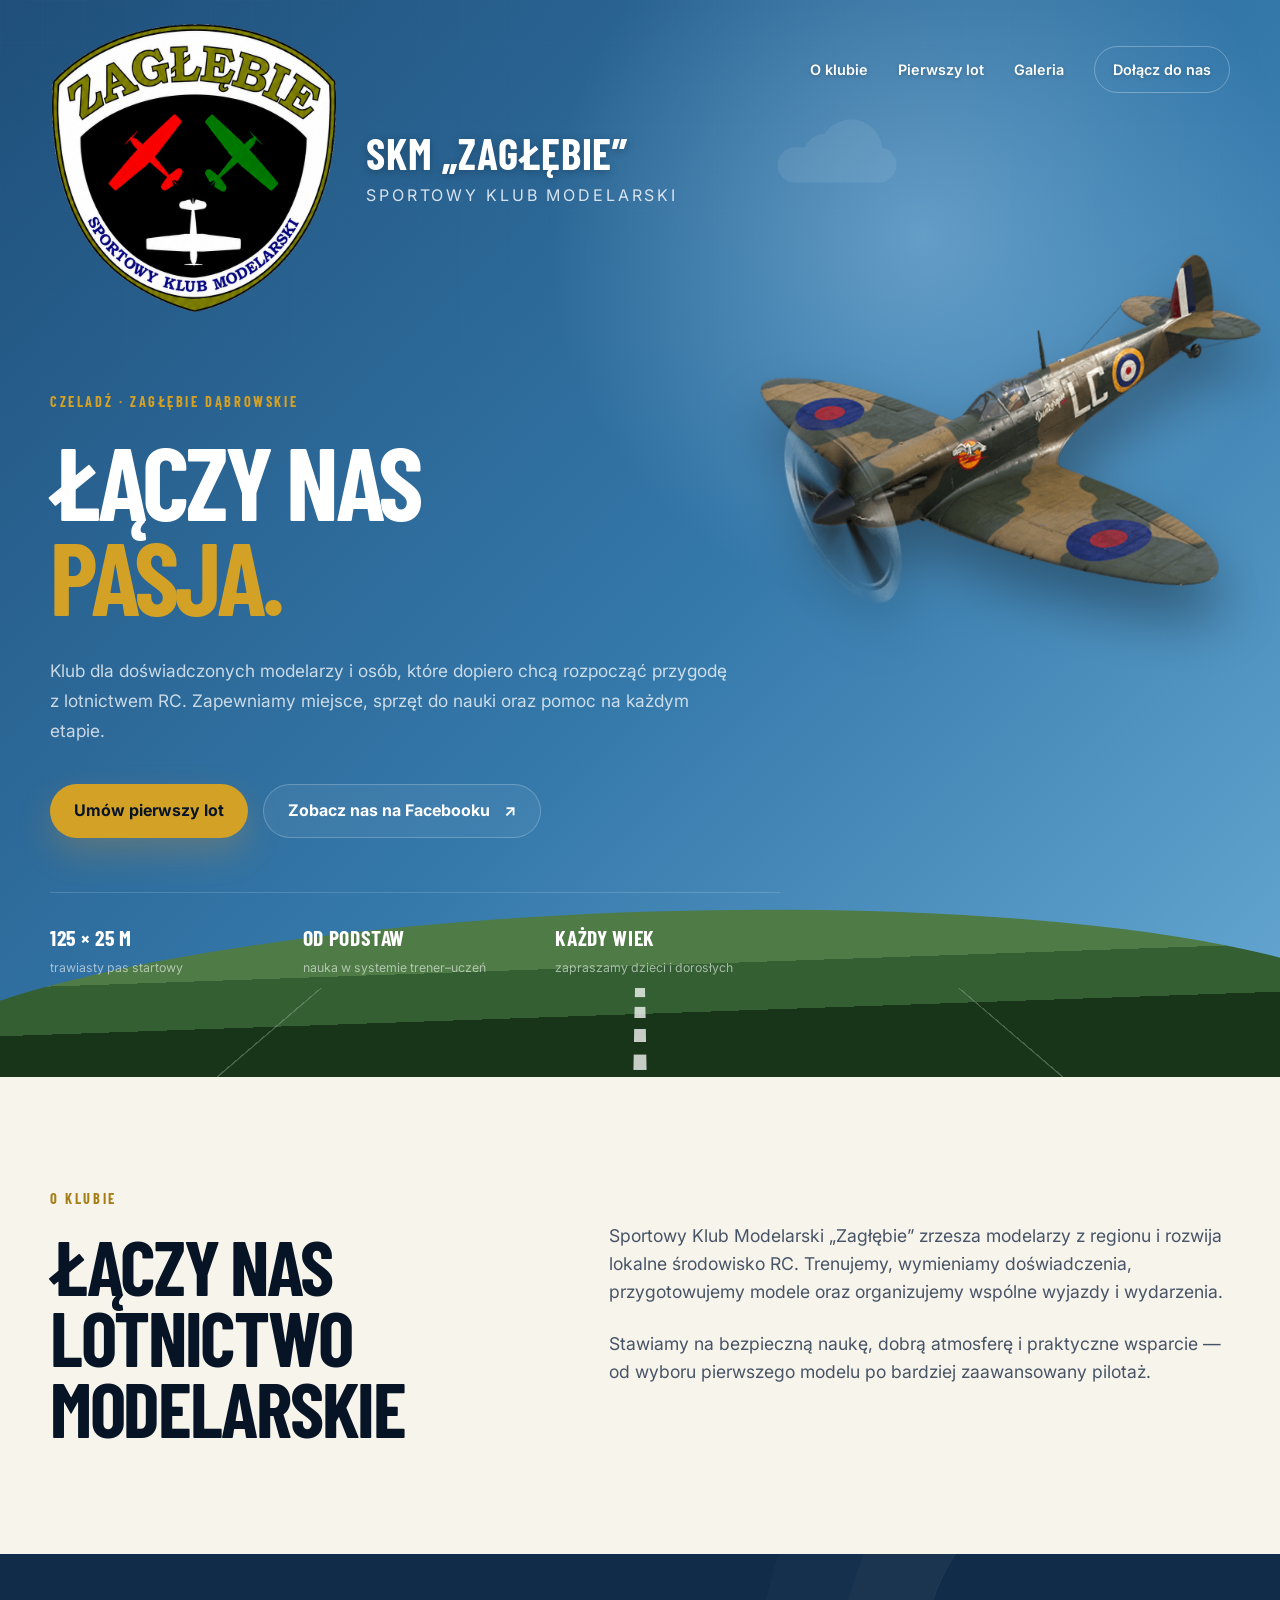
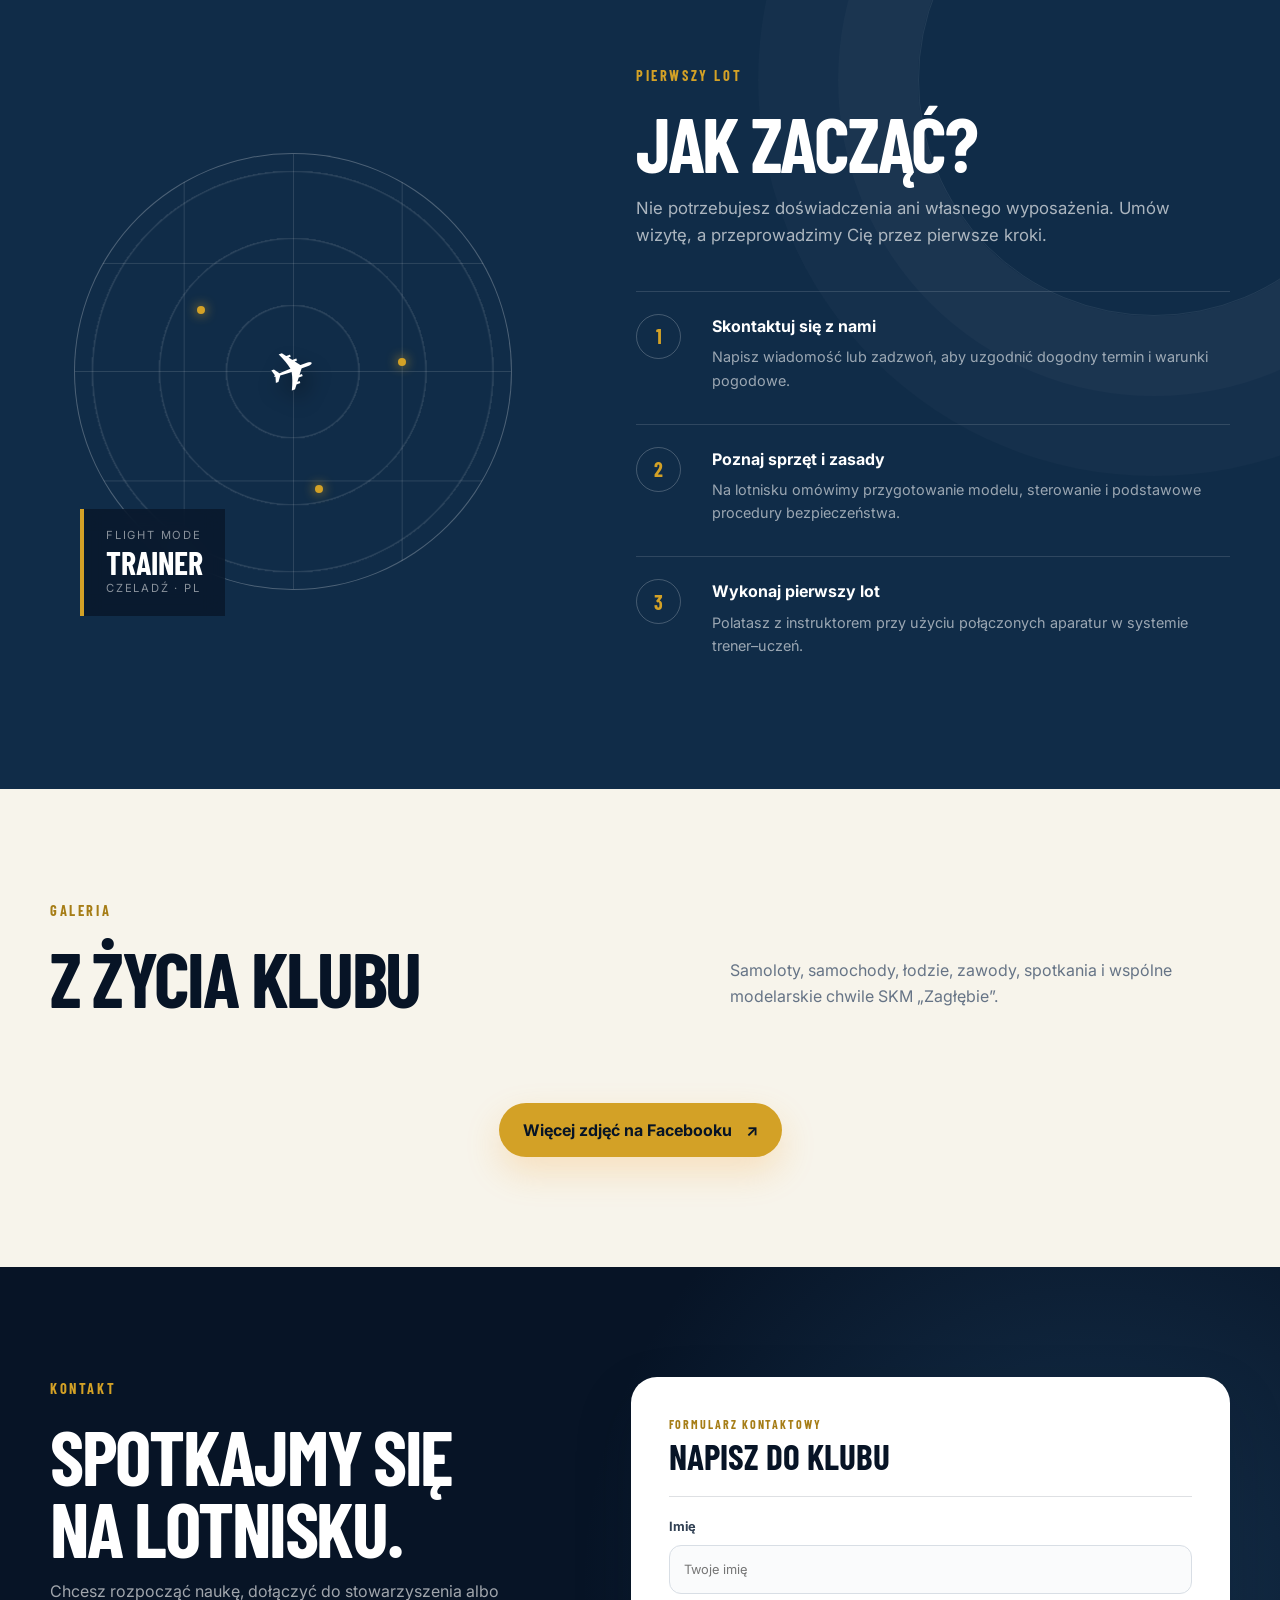
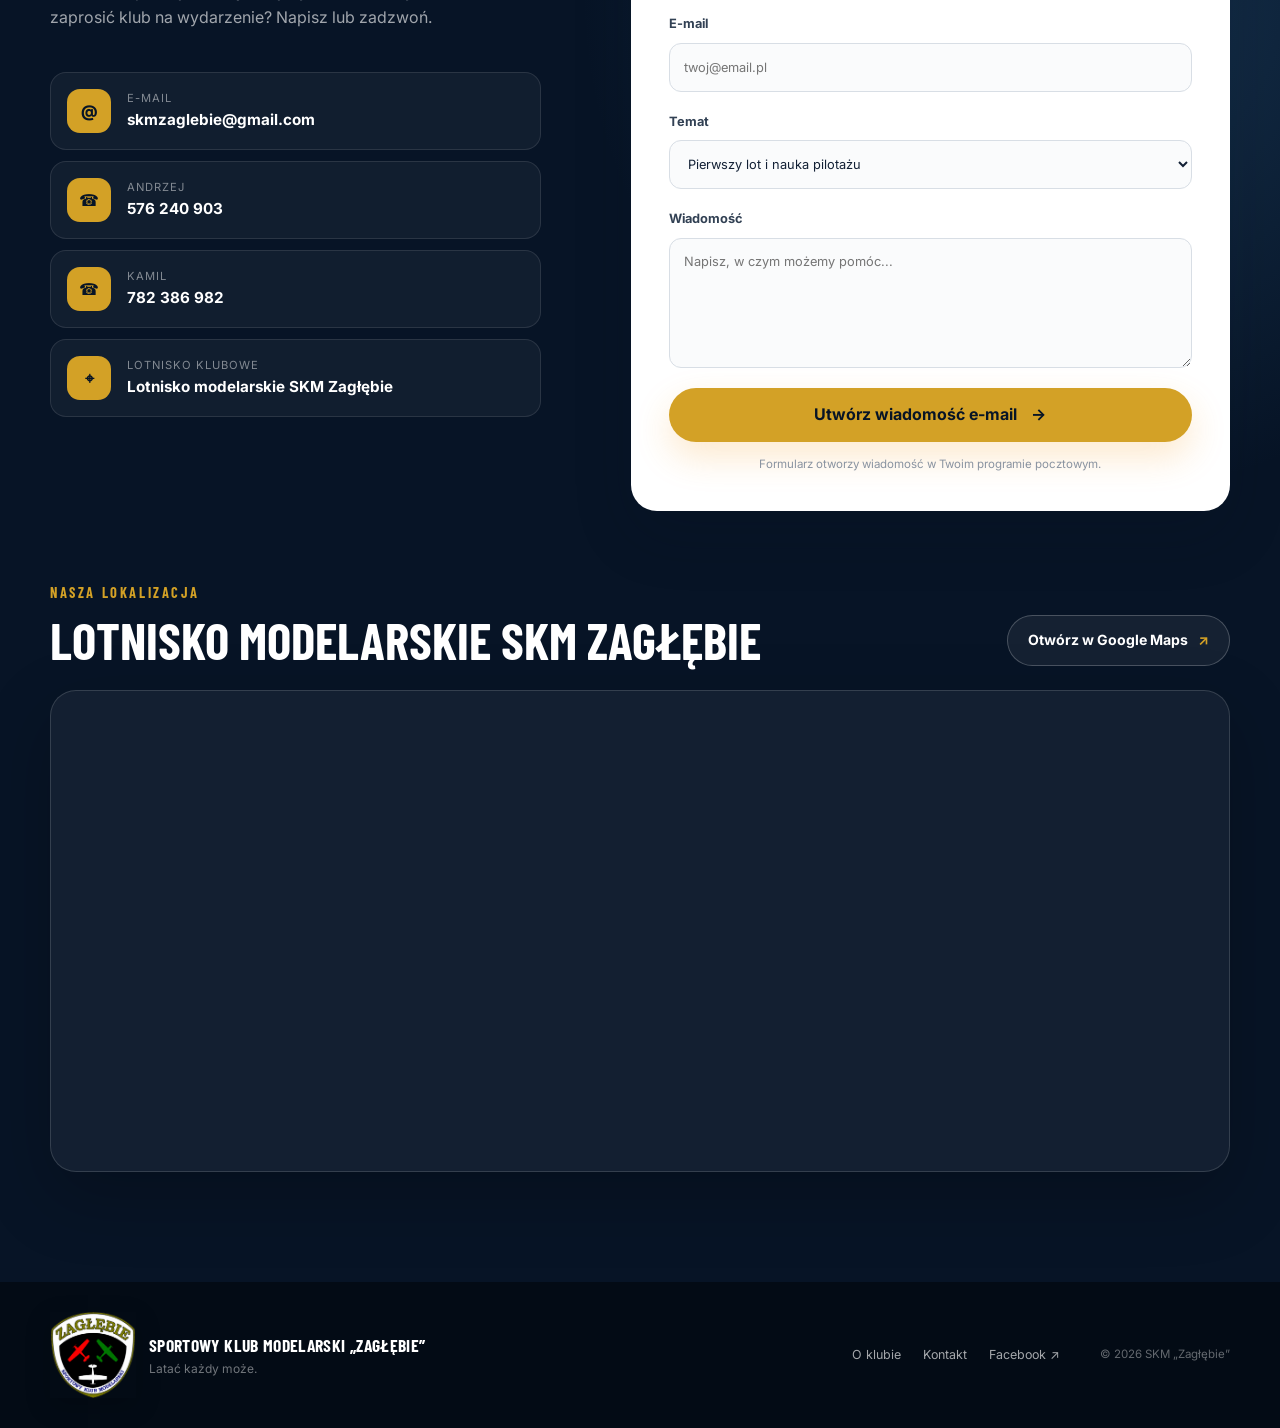
==== index.html @ 648f9a13 "Initial SKM website source" ====
<!DOCTYPE html>
<html lang="pl">
<head>
  <meta charset="UTF-8">
  <meta name="viewport" content="width=device-width, initial-scale=1.0">
  <meta name="description" content="Sportowy Klub Modelarski Zagłębie w Czeladzi. Nauka latania modelami RC, wspólne treningi, zawody i pokazy modelarskie.">
  <meta name="theme-color" content="#071426">

  <meta property="og:title" content="Sportowy Klub Modelarski „Zagłębie”">
  <meta property="og:description" content="Latać może każdy. Nauka pilotażu RC, lotnisko modelarskie i klubowa społeczność w Czeladzi.">
  <meta property="og:type" content="website">

  <title>Sportowy Klub Modelarski „Zagłębie”</title>
  <link rel="icon" href="assets/logo.png" type="image/svg+xml">
  <link rel="stylesheet" href="styles.css">
</head>

<body>
  <a class="skip-link" href="index.html#main">Przejdź do treści</a>

  <header class="site-header" id="top">
    <div class="container nav-wrap">
      <a class="brand" href="index.html#top" aria-label="Sportowy Klub Modelarski Zagłębie — strona główna">
        <img src="assets/logo.png" alt="" width="52" height="52">
        <span class="brand-copy">
          <strong>SKM „Zagłębie”</strong>
          <small>Sportowy Klub Modelarski</small>
        </span>
      </a>

      <button class="menu-button" type="button" aria-expanded="false" aria-controls="main-nav">
        <span class="sr-only">Otwórz menu</span>
        <span></span><span></span><span></span>
      </button>

      <nav class="main-nav" id="main-nav" aria-label="Nawigacja główna">
        <a href="index.html#o-klubie">O klubie</a>
        <a href="index.html#pierwszy-lot">Pierwszy lot</a>
        <a href="index.html#galeria">Galeria</a>
        <a href="index.html#kontakt" class="nav-cta">Dołącz do nas</a>
      </nav>
    </div>
  </header>

  <main id="main">
    <section class="hero">
      <div class="hero-sky" aria-hidden="true">
        <div class="cloud cloud-one"></div>
        <div class="cloud cloud-two"></div>
        <img
          class="hero-plane"
          src="assets/spitfire.png%3Fv=3"
          alt="Model samolotu Spitfire w locie">
        <div class="runway-lines"></div>
      </div>

      <div class="container hero-grid">
        <div class="hero-copy">
          <p class="eyebrow">Czeladź · Zagłębie Dąbrowskie</p>
          <h1>Łączy nas<br><span>pasja.</span></h1>
          <p class="hero-lead">
            Klub dla doświadczonych modelarzy i osób, które dopiero chcą
            rozpocząć przygodę z lotnictwem RC. Zapewniamy miejsce,
            sprzęt do nauki oraz pomoc na każdym etapie.
          </p>

          <div class="hero-actions">
            <a class="button button-primary" href="index.html#kontakt">Umów pierwszy lot</a>
            <a class="button button-ghost" href="https://www.facebook.com/p/Sportowy-Klub-Modelarski-Zag%C5%82%C4%99bie-61574737886751/" target="_blank" rel="noopener">
              Zobacz nas na Facebooku
              <span aria-hidden="true">↗</span>
            </a>
          </div>

          <div class="hero-points" aria-label="Najważniejsze informacje">
            <div>
              <strong>125 × 25 m</strong>
              <span>trawiasty pas startowy</span>
            </div>
            <div>
              <strong>Od podstaw</strong>
              <span>nauka w systemie trener–uczeń</span>
            </div>
            <div>
              <strong>Każdy wiek</strong>
              <span>zapraszamy dzieci i dorosłych</span>
            </div>
          </div>
        </div>
      </div>
    </section>

    <section class="section section-intro" id="o-klubie">
      <div class="container split-intro">
        <div>
          <p class="eyebrow dark">O klubie</p>
          <h2>Łączy nas lotnictwo modelarskie</h2>
        </div>
        <div class="intro-copy">
          <p>
            Sportowy Klub Modelarski „Zagłębie” zrzesza modelarzy z regionu
            i rozwija lokalne środowisko RC. Trenujemy, wymieniamy doświadczenia,
            przygotowujemy modele oraz organizujemy wspólne wyjazdy i wydarzenia.
          </p>
          <p>
            Stawiamy na bezpieczną naukę, dobrą atmosferę i praktyczne wsparcie —
            od wyboru pierwszego modelu po bardziej zaawansowany pilotaż.
          </p>
        </div>
      </div>
    </section>

    <section class="section first-flight" id="pierwszy-lot">
      <div class="container first-flight-grid">
        <div class="flight-visual" aria-hidden="true">
          <div class="radar">
            <span class="radar-sweep"></span>
            <span class="radar-dot dot-one"></span>
            <span class="radar-dot dot-two"></span>
            <span class="radar-dot dot-three"></span>
            <span class="radar-plane">✈</span>
          </div>
          <div class="coordinates">
            <span>FLIGHT MODE</span>
            <strong>TRAINER</strong>
            <small>CZELADŹ · PL</small>
          </div>
        </div>

        <div>
          <p class="eyebrow">Pierwszy lot</p>
          <h2>Jak zacząć?</h2>
          <p class="section-lead">
            Nie potrzebujesz doświadczenia ani własnego wyposażenia.
            Umów wizytę, a przeprowadzimy Cię przez pierwsze kroki.
          </p>

          <ol class="steps">
            <li>
              <span>1</span>
              <div>
                <h3>Skontaktuj się z nami</h3>
                <p>Napisz wiadomość lub zadzwoń, aby uzgodnić dogodny termin i warunki pogodowe.</p>
              </div>
            </li>
            <li>
              <span>2</span>
              <div>
                <h3>Poznaj sprzęt i zasady</h3>
                <p>Na lotnisku omówimy przygotowanie modelu, sterowanie i podstawowe procedury bezpieczeństwa.</p>
              </div>
            </li>
            <li>
              <span>3</span>
              <div>
                <h3>Wykonaj pierwszy lot</h3>
                <p>Polatasz z instruktorem przy użyciu połączonych aparatur w systemie trener–uczeń.</p>
              </div>
            </li>
          </ol>
        </div>
      </div>
    </section>
    <section class="section gallery-section" id="galeria">
      <div class="container">

        <div class="section-heading gallery-heading">
          <div>
            <p class="eyebrow dark">Galeria</p>
            <h2>Z życia klubu</h2>
          </div>

          <p>
            Samoloty, samochody, łodzie, zawody, spotkania i wspólne
            modelarskie chwile SKM „Zagłębie”.
          </p>
        </div>

        <div class="club-gallery">

          <a class="gallery-photo"
             href="assets/gallery/01.jpg"
             target="_blank">
            <img src="assets/gallery/01.jpg"
                 alt="SKM Zagłębie"
                 loading="lazy"
                 onerror="this.closest('.gallery-photo').remove()">
          </a>

          <a class="gallery-photo"
             href="assets/gallery/02.jpg"
             target="_blank">
            <img src="assets/gallery/02.jpg"
                 alt="SKM Zagłębie"
                 loading="lazy"
                 onerror="this.closest('.gallery-photo').remove()">
          </a>

          <a class="gallery-photo"
             href="assets/gallery/03.jpg"
             target="_blank">
            <img src="assets/gallery/03.jpg"
                 alt="SKM Zagłębie"
                 loading="lazy"
                 onerror="this.closest('.gallery-photo').remove()">
          </a>

          <a class="gallery-photo"
             href="assets/gallery/04.jpg"
             target="_blank">
            <img src="assets/gallery/04.jpg"
                 alt="SKM Zagłębie"
                 loading="lazy"
                 onerror="this.closest('.gallery-photo').remove()">
          </a>

          <a class="gallery-photo"
             href="assets/gallery/05.jpg"
             target="_blank">
            <img src="assets/gallery/05.jpg"
                 alt="SKM Zagłębie"
                 loading="lazy"
                 onerror="this.closest('.gallery-photo').remove()">
          </a>

          <a class="gallery-photo"
             href="assets/gallery/06.jpg"
             target="_blank">
            <img src="assets/gallery/06.jpg"
                 alt="SKM Zagłębie"
                 loading="lazy"
                 onerror="this.closest('.gallery-photo').remove()">
          </a>

          <a class="gallery-photo"
             href="assets/gallery/07.jpg"
             target="_blank">
            <img src="assets/gallery/07.jpg"
                 alt="SKM Zagłębie"
                 loading="lazy"
                 onerror="this.closest('.gallery-photo').remove()">
          </a>

          <a class="gallery-photo"
             href="assets/gallery/08.jpg"
             target="_blank">
            <img src="assets/gallery/08.jpg"
                 alt="SKM Zagłębie"
                 loading="lazy"
                 onerror="this.closest('.gallery-photo').remove()">
          </a>

          <a class="gallery-photo"
             href="assets/gallery/09.jpg"
             target="_blank">
            <img src="assets/gallery/09.jpg"
                 alt="SKM Zagłębie"
                 loading="lazy"
                 onerror="this.closest('.gallery-photo').remove()">
          </a>

        </div>

        <div class="gallery-actions">
          <a
            class="button button-primary"
            href="https://www.facebook.com/profile.php?id=61574737886751&amp;sk=photos"
            target="_blank"
            rel="noopener">
            Więcej zdjęć na Facebooku
            <span aria-hidden="true">↗</span>
          </a>
        </div>

      </div>
    </section>



    <section class="section contact-section" id="kontakt">
      <div class="container contact-wrap">
        <div class="contact-copy">
          <p class="eyebrow">Kontakt</p>
          <h2>Spotkajmy się<br>na lotnisku.</h2>
          <p>
            Chcesz rozpocząć naukę, dołączyć do stowarzyszenia albo zaprosić
            klub na wydarzenie? Napisz lub zadzwoń.
          </p>

          <div class="contact-list">
            <a href="mailto:skmzaglebie@gmail.com">
              <span class="contact-icon" aria-hidden="true">@</span>
              <span>
                <small>E-mail</small>
                <strong>skmzaglebie@gmail.com</strong>
              </span>
            </a>

            <a href="tel:+48576240903">
              <span class="contact-icon" aria-hidden="true">☎</span>
              <span>
                <small>Andrzej</small>
                <strong>576 240 903</strong>
              </span>
            </a>

            <a href="tel:+48782386982">
              <span class="contact-icon" aria-hidden="true">☎</span>
              <span>
                <small>Kamil</small>
                <strong>782 386 982</strong>
              </span>
            </a>

            <a href="https://maps.app.goo.gl/TKtAhALiyHz6SfuT7" target="_blank" rel="noopener">
              <span class="contact-icon" aria-hidden="true">⌖</span>
              <span>
                <small>Lotnisko klubowe</small>
                <strong>Lotnisko modelarskie SKM Zagłębie</strong>
              </span>
            </a>
          </div>
        </div>

        <form class="contact-form" id="contact-form">
          <div class="form-heading">
            <span>FORMULARZ KONTAKTOWY</span>
            <strong>Napisz do klubu</strong>
          </div>

          <label>
            Imię
            <input type="text" name="name" autocomplete="name" required placeholder="Twoje imię">
          </label>

          <label>
            E-mail
            <input type="email" name="email" autocomplete="email" required placeholder="twoj@email.pl">
          </label>

          <label>
            Temat
            <select name="subject">
              <option value="Pierwszy lot i nauka pilotażu">Pierwszy lot i nauka pilotażu</option>
              <option value="Członkostwo w klubie">Członkostwo w klubie</option>
              <option value="Pokaz na wydarzeniu">Pokaz na wydarzeniu</option>
              <option value="Inna sprawa">Inna sprawa</option>
            </select>
          </label>

          <label>
            Wiadomość
            <textarea name="message" rows="5" required placeholder="Napisz, w czym możemy pomóc..."></textarea>
          </label>

          <button class="button button-primary form-submit" type="submit">
            Utwórz wiadomość e-mail
            <span aria-hidden="true">→</span>
          </button>

          <p class="form-note">Formularz otworzy wiadomość w Twoim programie pocztowym.</p>
        </form>
      </div>
      <div class="container contact-map-wrap">
        <div class="contact-map-header">
          <div>
            <p class="eyebrow">Nasza lokalizacja</p>
            <h3>Lotnisko modelarskie SKM Zagłębie</h3>
          </div>

          <a
            class="map-link"
            href="https://maps.app.goo.gl/TKtAhALiyHz6SfuT7"
            target="_blank"
            rel="noopener">
            Otwórz w Google Maps <span aria-hidden="true">↗</span>
          </a>
        </div>

        <div class="contact-map">
          <iframe
            src="https://www.google.com/maps/embed?pb=!1m18!1m12!1m3!1d4197.533085974027!2d19.0527901734413!3d50.3067733589939!2m3!1f0!2f0!3f0!3m2!1i1024!2i768!4f13.1!3m3!1m2!1s0x4716d1006d7a3347%3A0xc7c1de75717c474c!2sLotnisko%20modelarskie%20SKM%20Zag%C5%82%C4%99bie!5e1!3m2!1sen!2spl!4v1789069472587!5m2!1sen!2spl"
            title="Mapa lotniska modelarskiego SKM Zagłębie"
            width="600"
            height="450"
            style="border:0;"
            allowfullscreen=""
            loading="lazy"
            referrerpolicy="strict-origin-when-cross-origin">
          </iframe>
        </div>
      </div>

    </section>
  </main>

  <footer class="site-footer">
    <div class="container footer-grid">
      <div class="footer-brand">
        <img src="assets/logo.png" alt="" width="48" height="48">
        <div>
          <strong>Sportowy Klub Modelarski „Zagłębie”</strong>
          <span>Latać każdy może.</span>
        </div>
      </div>

      <div class="footer-links">
        <a href="index.html#o-klubie">O klubie</a>
        <a href="index.html#kontakt">Kontakt</a>
        <a href="https://www.facebook.com/p/Sportowy-Klub-Modelarski-Zag%C5%82%C4%99bie-61574737886751/" target="_blank" rel="noopener">Facebook ↗</a>
      </div>

      <p class="copyright">© <span id="year"></span> SKM „Zagłębie”</p>
    </div>
  </footer>

  <script src="script.js"></script>
</body>
</html>
---- styles.css ----
@import url('https://fonts.googleapis.com/css2?family=Barlow+Condensed:wght@500;600;700;800&family=Inter:wght@400;500;600;700&display=swap');

:root {
  --navy: #071426;
  --navy-2: #0d2038;
  --blue: #163a5f;
  --sky: #d8ebf4;
  --cream: #f7f4eb;
  --white: #ffffff;
  --orange: #f49b21;
  --orange-dark: #d97b00;
  --ink: #122035;
  --muted: #667486;
  --line: rgba(7, 20, 38, 0.13);
  --shadow: 0 24px 60px rgba(4, 18, 34, 0.16);
  --radius: 24px;
  --container: 1180px;
}

* {
  box-sizing: border-box;
}

html {
  scroll-behavior: smooth;
}

body {
  margin: 0;
  color: var(--ink);
  background: var(--cream);
  font-family: "Inter", system-ui, -apple-system, BlinkMacSystemFont, "Segoe UI", sans-serif;
  line-height: 1.6;
  overflow-x: hidden;
}

body.menu-open {
  overflow: hidden;
}

img,
svg {
  display: block;
  max-width: 100%;
}

a {
  color: inherit;
  text-decoration: none;
}

button,
input,
select,
textarea {
  font: inherit;
}

button {
  cursor: pointer;
}

.container {
  width: min(calc(100% - 40px), var(--container));
  margin-inline: auto;
}

.skip-link {
  position: fixed;
  left: 16px;
  top: -100px;
  z-index: 999;
  padding: 12px 16px;
  background: var(--orange);
  color: var(--navy);
  font-weight: 700;
  transition: top .2s ease;
}

.skip-link:focus {
  top: 16px;
}

.sr-only {
  position: absolute;
  width: 1px;
  height: 1px;
  overflow: hidden;
  clip: rect(0, 0, 0, 0);
  white-space: nowrap;
}

.site-header {
  position: absolute;
  inset: 0 0 auto;
  z-index: 20;
  padding: 24px 0;
  color: var(--white);
}

.site-header.is-scrolled {
  position: fixed;
  padding: 10px 0;
  background: rgba(7, 20, 38, 0.94);
  backdrop-filter: blur(18px);
  box-shadow: 0 8px 30px rgba(0, 0, 0, 0.16);
  animation: slideDown .25s ease;
}

@keyframes slideDown {
  from { transform: translateY(-100%); }
  to { transform: translateY(0); }
}

.nav-wrap {
  display: flex;
  align-items: center;
  justify-content: space-between;
  gap: 32px;
}

.brand {
  display: inline-flex;
  align-items: center;
  gap: 13px;
}

.brand img {
  flex: 0 0 auto;
}

.brand-copy {
  display: grid;
  line-height: 1.1;
}

.brand-copy strong {
  font-family: "Barlow Condensed", sans-serif;
  font-size: 1.35rem;
  letter-spacing: .03em;
  text-transform: uppercase;
}

.brand-copy small {
  margin-top: 5px;
  color: rgba(255,255,255,.68);
  font-size: .72rem;
  letter-spacing: .08em;
  text-transform: uppercase;
}

.main-nav {
  display: flex;
  align-items: center;
  gap: 30px;
  font-size: .9rem;
  font-weight: 600;
}

.main-nav a {
  position: relative;
}

.main-nav > a:not(.nav-cta)::after {
  content: "";
  position: absolute;
  left: 0;
  right: 100%;
  bottom: -7px;
  height: 2px;
  background: var(--orange);
  transition: right .2s ease;
}

.main-nav > a:not(.nav-cta):hover::after,
.main-nav > a:not(.nav-cta):focus-visible::after {
  right: 0;
}

.nav-cta {
  padding: 11px 18px;
  border: 1px solid rgba(255,255,255,.28);
  border-radius: 999px;
  transition: background .2s ease, border-color .2s ease;
}

.nav-cta:hover {
  background: var(--orange);
  border-color: var(--orange);
  color: var(--navy);
}

.menu-button {
  display: none;
  width: 44px;
  height: 44px;
  border: 1px solid rgba(255,255,255,.25);
  border-radius: 50%;
  background: transparent;
}

.menu-button span:not(.sr-only) {
  display: block;
  width: 18px;
  height: 2px;
  margin: 4px auto;
  background: #fff;
  transition: transform .2s ease, opacity .2s ease;
}

.hero {
  position: relative;
  min-height: 850px;
  padding: 190px 0 100px;
  color: var(--white);
  background:
    radial-gradient(circle at 72% 22%, rgba(64, 126, 178, .34), transparent 26%),
    linear-gradient(135deg, #071426 0%, #0a1c31 55%, #123656 100%);
  isolation: isolate;
  overflow: hidden;
}

.hero::before {
  content: "";
  position: absolute;
  inset: 0;
  z-index: -1;
  opacity: .25;
  background-image:
    linear-gradient(rgba(255,255,255,.035) 1px, transparent 1px),
    linear-gradient(90deg, rgba(255,255,255,.035) 1px, transparent 1px);
  background-size: 42px 42px;
  mask-image: linear-gradient(to bottom, black, transparent 82%);
}

.hero-sky {
  position: absolute;
  inset: 0;
  z-index: -1;
  pointer-events: none;
}

.hero-sky::after {
  content: "";
  position: absolute;
  left: -10%;
  right: -10%;
  bottom: -135px;
  height: 300px;
  border-radius: 50% 50% 0 0;
  background:
    linear-gradient(to bottom, #314d33 0 20%, #18301e 20% 31%, #101c16 31% 100%);
  transform: rotate(-2deg);
}

.runway-lines {
  position: absolute;
  z-index: 2;
  left: 50%;
  bottom: -55px;
  width: 760px;
  height: 185px;
  transform: translateX(-50%) perspective(360px) rotateX(48deg);
  border-left: 2px solid rgba(255,255,255,.22);
  border-right: 2px solid rgba(255,255,255,.22);
}

.runway-lines::before {
  content: "";
  position: absolute;
  left: 50%;
  top: 0;
  width: 12px;
  height: 100%;
  transform: translateX(-50%);
  background: repeating-linear-gradient(
    to bottom,
    rgba(255,255,255,.75) 0 20px,
    transparent 20px 38px
  );
}

.hero-plane {
  position: absolute;
  right: -50px;
  top: 165px;
  width: min(45vw, 650px);
  fill: rgba(232, 242, 247, .92);
  filter: drop-shadow(0 34px 28px rgba(0,0,0,.35));
  transform: rotate(-8deg);
  animation: floatPlane 7s ease-in-out infinite;
}

.hero-plane .plane-detail {
  fill: rgba(7,20,38,.5);
}

@keyframes floatPlane {
  0%, 100% { transform: rotate(-8deg) translateY(0); }
  50% { transform: rotate(-6deg) translateY(-18px); }
}

.cloud {
  position: absolute;
  width: 170px;
  height: 50px;
  border-radius: 999px;
  opacity: .08;
  background: #fff;
  filter: blur(1px);
}

.cloud::before,
.cloud::after {
  content: "";
  position: absolute;
  border-radius: 50%;
  background: inherit;
}

.cloud::before {
  width: 70px;
  height: 70px;
  left: 35px;
  bottom: 0;
}

.cloud::after {
  width: 90px;
  height: 90px;
  right: 20px;
  bottom: 0;
}

.cloud-one {
  left: 7%;
  top: 18%;
}

.cloud-two {
  right: 28%;
  top: 13%;
  transform: scale(.7);
}

.hero-grid {
  display: grid;
  grid-template-columns: minmax(0, 1.2fr) minmax(310px, .58fr);
  align-items: end;
  gap: 80px;
}

.hero-copy {
  max-width: 720px;
}

.eyebrow {
  margin: 0 0 20px;
  color: var(--orange);
  font-family: "Barlow Condensed", sans-serif;
  font-size: .9rem;
  font-weight: 700;
  letter-spacing: .18em;
  text-transform: uppercase;
}

.eyebrow.dark {
  color: var(--orange-dark);
}

.hero h1,
.section h2 {
  margin: 0;
  font-family: "Barlow Condensed", sans-serif;
  line-height: .93;
  text-transform: uppercase;
}

.hero h1 {
  max-width: 760px;
  font-size: clamp(4.4rem, 8vw, 7.7rem);
  letter-spacing: -.035em;
}

.hero h1 span {
  color: var(--orange);
}

.hero-lead {
  max-width: 680px;
  margin: 32px 0 0;
  color: rgba(255,255,255,.75);
  font-size: 1.08rem;
  line-height: 1.75;
}

.hero-actions {
  display: flex;
  align-items: center;
  flex-wrap: wrap;
  gap: 15px;
  margin-top: 38px;
}

.button {
  display: inline-flex;
  min-height: 54px;
  align-items: center;
  justify-content: center;
  gap: 14px;
  padding: 0 24px;
  border: 0;
  border-radius: 999px;
  font-weight: 700;
  transition: transform .2s ease, box-shadow .2s ease, background .2s ease;
}

.button:hover,
.button:focus-visible {
  transform: translateY(-2px);
}

.button-primary {
  background: var(--orange);
  color: var(--navy);
  box-shadow: 0 15px 35px rgba(244, 155, 33, .22);
}

.button-primary:hover {
  background: #ffad38;
  box-shadow: 0 18px 45px rgba(244, 155, 33, .34);
}

.button-ghost {
  border: 1px solid rgba(255,255,255,.22);
  background: rgba(255,255,255,.06);
  color: #fff;
}

.button-ghost:hover {
  background: rgba(255,255,255,.12);
}

.hero-points {
  display: grid;
  grid-template-columns: repeat(3, 1fr);
  gap: 28px;
  max-width: 730px;
  margin-top: 54px;
  padding-top: 27px;
  border-top: 1px solid rgba(255,255,255,.15);
}

.hero-points div {
  display: grid;
  gap: 4px;
}

.hero-points strong {
  color: #fff;
  font-family: "Barlow Condensed", sans-serif;
  font-size: 1.35rem;
  letter-spacing: .03em;
  text-transform: uppercase;
}

.hero-points span {
  color: rgba(255,255,255,.57);
  font-size: .77rem;
  line-height: 1.45;
}

.flight-card {
  position: relative;
  overflow: hidden;
  padding: 28px;
  border: 1px solid rgba(255,255,255,.16);
  border-radius: 28px;
  background: linear-gradient(145deg, rgba(255,255,255,.14), rgba(255,255,255,.05));
  backdrop-filter: blur(18px);
  box-shadow: 0 25px 80px rgba(0,0,0,.24);
}

.flight-card::before {
  content: "";
  position: absolute;
  width: 170px;
  height: 170px;
  right: -85px;
  top: -85px;
  border-radius: 50%;
  background: rgba(244,155,33,.18);
  filter: blur(2px);
}

.flight-card-top {
  display: flex;
  align-items: center;
  gap: 9px;
  color: rgba(255,255,255,.7);
  font-size: .72rem;
  font-weight: 700;
  letter-spacing: .14em;
  text-transform: uppercase;
}

.live-dot {
  width: 8px;
  height: 8px;
  border-radius: 50%;
  background: #79da6f;
  box-shadow: 0 0 0 5px rgba(121,218,111,.1);
}

.instrument {
  display: grid;
  place-items: center;
  gap: 12px;
  margin: 30px 0 25px;
}

.instrument-ring {
  display: grid;
  width: 126px;
  height: 126px;
  place-items: center;
  border: 1px solid rgba(255,255,255,.23);
  border-radius: 50%;
  background:
    repeating-conic-gradient(from 0deg, rgba(255,255,255,.3) 0 1deg, transparent 1deg 15deg),
    radial-gradient(circle, rgba(10,29,50,.95) 0 48%, transparent 49%);
  box-shadow: inset 0 0 0 18px rgba(255,255,255,.035);
}

.instrument-plane {
  color: var(--orange);
  font-size: 2.4rem;
  transform: rotate(-25deg);
}

.instrument-label {
  color: rgba(255,255,255,.48);
  font-family: "Barlow Condensed", sans-serif;
  font-size: .7rem;
  letter-spacing: .18em;
}

.flight-card h2 {
  margin: 0 0 14px;
  font-family: "Barlow Condensed", sans-serif;
  font-size: 2rem;
  line-height: 1;
  text-transform: uppercase;
}

.flight-card p {
  margin: 0;
  color: rgba(255,255,255,.68);
  font-size: .9rem;
}

.flight-card > a {
  display: inline-flex;
  align-items: center;
  gap: 10px;
  margin-top: 24px;
  color: var(--orange);
  font-size: .86rem;
  font-weight: 700;
}

.section {
  position: relative;
  padding: 110px 0;
}

.section h2 {
  color: var(--navy);
  font-size: clamp(3.1rem, 6vw, 5.3rem);
  letter-spacing: -.03em;
}

.section-intro {
  background: var(--cream);
}

.split-intro {
  display: grid;
  grid-template-columns: .85fr 1.15fr;
  gap: 100px;
  align-items: start;
}

.intro-copy {
  padding-top: 35px;
  color: #475467;
  font-size: 1.1rem;
}

.intro-copy p {
  margin: 0 0 24px;
}

.section-services {
  color: #fff;
  background: var(--navy);
}

.section-services::before {
  content: "";
  position: absolute;
  inset: 0;
  opacity: .16;
  background:
    radial-gradient(circle at 10% 15%, rgba(79,157,215,.55), transparent 28%),
    linear-gradient(rgba(255,255,255,.035) 1px, transparent 1px),
    linear-gradient(90deg, rgba(255,255,255,.035) 1px, transparent 1px);
  background-size: auto, 38px 38px, 38px 38px;
}

.section-services .container {
  position: relative;
}

.section-services h2 {
  color: #fff;
}

.section-heading {
  display: flex;
  justify-content: space-between;
  align-items: end;
  gap: 45px;
  margin-bottom: 55px;
}

.section-heading > p {
  max-width: 490px;
  margin: 0 0 4px;
  color: rgba(255,255,255,.58);
}

.service-grid {
  display: grid;
  grid-template-columns: repeat(2, 1fr);
  gap: 20px;
}

.service-card {
  position: relative;
  min-height: 390px;
  overflow: hidden;
  padding: 36px;
  border: 1px solid rgba(255,255,255,.1);
  border-radius: var(--radius);
  background: rgba(255,255,255,.045);
  transition: transform .25s ease, border-color .25s ease, background .25s ease;
}

.service-card:hover {
  transform: translateY(-5px);
  border-color: rgba(244,155,33,.45);
  background: rgba(255,255,255,.075);
}

.service-card.featured {
  background:
    linear-gradient(145deg, rgba(244,155,33,.24), rgba(255,255,255,.045) 55%);
}

.service-number {
  position: absolute;
  right: 28px;
  top: 20px;
  color: rgba(255,255,255,.1);
  font-family: "Barlow Condensed", sans-serif;
  font-size: 4.7rem;
  font-weight: 800;
}

.service-icon {
  display: grid;
  width: 62px;
  height: 62px;
  place-items: center;
  margin-bottom: 35px;
  border-radius: 18px;
  background: var(--orange);
  color: var(--navy);
  font-size: 1.8rem;
  font-weight: 800;
}

.service-card h3 {
  margin: 0 0 13px;
  font-family: "Barlow Condensed", sans-serif;
  font-size: 2rem;
  line-height: 1;
  text-transform: uppercase;
}

.service-card p {
  max-width: 520px;
  margin: 0;
  color: rgba(255,255,255,.62);
}

.service-card ul {
  display: grid;
  gap: 8px;
  margin: 26px 0 0;
  padding: 0;
  list-style: none;
  color: rgba(255,255,255,.83);
  font-size: .88rem;
}

.service-card li::before {
  content: "—";
  margin-right: 10px;
  color: var(--orange);
}

.first-flight {
  color: #fff;
  background: #102c48;
  overflow: hidden;
}

.first-flight::before {
  content: "";
  position: absolute;
  right: -110px;
  top: -110px;
  width: 470px;
  height: 470px;
  border: 1px solid rgba(255,255,255,.08);
  border-radius: 50%;
  box-shadow:
    0 0 0 80px rgba(255,255,255,.025),
    0 0 0 160px rgba(255,255,255,.018);
}

.first-flight h2 {
  color: #fff;
}

.first-flight-grid {
  display: grid;
  grid-template-columns: .9fr 1.1fr;
  gap: 100px;
  align-items: center;
}

.flight-visual {
  position: relative;
  display: grid;
  min-height: 560px;
  place-items: center;
}

.radar {
  position: relative;
  width: min(90%, 480px);
  aspect-ratio: 1;
  overflow: hidden;
  border: 1px solid rgba(255,255,255,.25);
  border-radius: 50%;
  background:
    linear-gradient(rgba(255,255,255,.12) 1px, transparent 1px),
    linear-gradient(90deg, rgba(255,255,255,.12) 1px, transparent 1px),
    repeating-radial-gradient(circle, transparent 0 65px, rgba(255,255,255,.12) 66px 67px);
  background-size: 50% 50%, 50% 50%, auto;
  background-position: center;
}

.radar::before,
.radar::after {
  content: "";
  position: absolute;
  background: rgba(255,255,255,.12);
}

.radar::before {
  left: 50%;
  top: 0;
  width: 1px;
  height: 100%;
}

.radar::after {
  left: 0;
  top: 50%;
  width: 100%;
  height: 1px;
}

.radar-sweep {
  position: absolute;
  inset: 50% 50% 0 0;
  transform-origin: right top;
  background: conic-gradient(from 90deg at 100% 0, transparent 0deg, rgba(244,155,33,.5) 35deg, transparent 70deg);
  animation: radarSweep 4s linear infinite;
}

@keyframes radarSweep {
  to { transform: rotate(360deg); }
}

.radar-dot {
  position: absolute;
  width: 8px;
  height: 8px;
  border-radius: 50%;
  background: var(--orange);
  box-shadow: 0 0 12px var(--orange);
}

.dot-one { left: 28%; top: 35%; }
.dot-two { right: 24%; top: 47%; }
.dot-three { left: 55%; bottom: 22%; }

.radar-plane {
  position: absolute;
  left: 50%;
  top: 50%;
  color: #fff;
  font-size: 3.5rem;
  transform: translate(-50%, -50%) rotate(-20deg);
  text-shadow: 0 12px 20px rgba(0,0,0,.4);
}

.coordinates {
  position: absolute;
  left: 30px;
  bottom: 35px;
  display: grid;
  padding: 18px 22px;
  border-left: 4px solid var(--orange);
  background: rgba(7,20,38,.72);
  backdrop-filter: blur(10px);
}

.coordinates span,
.coordinates small {
  color: rgba(255,255,255,.52);
  font-size: .7rem;
  letter-spacing: .16em;
}

.coordinates strong {
  font-family: "Barlow Condensed", sans-serif;
  font-size: 2rem;
  line-height: 1.1;
}

.section-lead {
  max-width: 620px;
  color: rgba(255,255,255,.65);
  font-size: 1.05rem;
}

.steps {
  display: grid;
  gap: 10px;
  margin: 42px 0 0;
  padding: 0;
  list-style: none;
}

.steps li {
  display: grid;
  grid-template-columns: 58px 1fr;
  gap: 18px;
  padding: 22px 0;
  border-top: 1px solid rgba(255,255,255,.13);
}

.steps li > span {
  display: grid;
  width: 45px;
  height: 45px;
  place-items: center;
  border: 1px solid rgba(255,255,255,.22);
  border-radius: 50%;
  color: var(--orange);
  font-family: "Barlow Condensed", sans-serif;
  font-size: 1.25rem;
  font-weight: 700;
}

.steps h3 {
  margin: 0 0 6px;
  font-size: 1rem;
}

.steps p {
  margin: 0;
  color: rgba(255,255,255,.58);
  font-size: .9rem;
}

.events {
  background: var(--cream);
}

.events-heading > p {
  color: var(--muted);
}

.text-link {
  display: inline-flex;
  align-items: center;
  gap: 10px;
  color: var(--navy);
  font-weight: 700;
}

.text-link span {
  color: var(--orange-dark);
}

.event-showcase {
  display: grid;
  grid-template-columns: 1.2fr .8fr;
  grid-template-rows: repeat(2, minmax(250px, auto));
  gap: 20px;
}

.event-card {
  display: grid;
  grid-template-rows: 1fr auto;
  min-height: 320px;
  overflow: hidden;
  border: 1px solid var(--line);
  border-radius: var(--radius);
  background: #fff;
  box-shadow: 0 12px 35px rgba(7,20,38,.06);
}

.event-large {
  grid-row: 1 / span 2;
}

.event-art {
  position: relative;
  min-height: 220px;
  overflow: hidden;
  background: #dbeaf2;
}

.event-large .event-art {
  min-height: 470px;
}

.combat-art {
  background:
    radial-gradient(circle at 70% 17%, #fff 0 5%, transparent 6%),
    linear-gradient(to bottom, #8ec4df, #dceaf1 58%, #899f65 59%, #48643f 100%);
}

.contrail {
  position: absolute;
  width: 72%;
  height: 3px;
  border-radius: 50%;
  background: rgba(255,255,255,.82);
  box-shadow: 0 0 9px rgba(255,255,255,.9);
  transform-origin: left center;
}

.contrail-one {
  left: 9%;
  top: 43%;
  transform: rotate(-17deg);
}

.contrail-two {
  left: 30%;
  top: 27%;
  transform: rotate(14deg);
}

.combat-plane {
  position: absolute;
  color: var(--navy);
  filter: drop-shadow(0 9px 8px rgba(0,0,0,.26));
}

.plane-a {
  left: 58%;
  top: 25%;
  font-size: 5rem;
  transform: rotate(18deg);
}

.plane-b {
  left: 24%;
  top: 48%;
  font-size: 3.2rem;
  transform: rotate(-15deg) scaleX(-1);
}

.family-art {
  background:
    linear-gradient(to bottom, #98cce5 0 66%, #74a454 66% 73%, #456c37 73% 100%);
}

.sun {
  position: absolute;
  right: 14%;
  top: 14%;
  width: 48px;
  height: 48px;
  border-radius: 50%;
  background: #f9cf5a;
  box-shadow: 0 0 0 13px rgba(249,207,90,.16);
}

.kite {
  position: absolute;
  left: 18%;
  top: 20%;
  color: #e95d43;
  font-size: 4rem;
  transform: rotate(20deg);
}

.small-plane {
  position: absolute;
  right: 20%;
  top: 38%;
  color: var(--navy);
  font-size: 3.4rem;
  transform: rotate(-11deg);
}

.crowd {
  position: absolute;
  left: 16%;
  bottom: 11%;
  color: rgba(7,20,38,.68);
  font-size: 1.7rem;
  letter-spacing: .25rem;
}

.workshop-art {
  background:
    linear-gradient(to bottom, #b6c8d2 0 63%, #8b6745 63% 69%, #5c3e29 69% 100%);
}

.workbench {
  position: absolute;
  left: 12%;
  right: 12%;
  bottom: 21%;
  height: 13px;
  background: #d0a36d;
  box-shadow: 0 13px 0 #6e4b30;
}

.wing {
  position: absolute;
  top: 28%;
  width: 41%;
  height: 26px;
  background: #f3f1e8;
  box-shadow: 0 6px 0 rgba(7,20,38,.12);
}

.wing-left {
  left: 10%;
  transform: rotate(8deg);
  clip-path: polygon(0 15%, 100% 0, 92% 100%, 5% 80%);
}

.wing-right {
  right: 10%;
  transform: rotate(-8deg);
  clip-path: polygon(0 0, 100% 15%, 95% 80%, 8% 100%);
}

.tools {
  position: absolute;
  right: 15%;
  bottom: 12%;
  color: var(--orange);
  font-size: 2rem;
}

.event-copy {
  padding: 26px 28px 30px;
}

.tag {
  display: inline-flex;
  padding: 7px 11px;
  border-radius: 999px;
  background: #eef2f4;
  color: var(--blue);
  font-size: .67rem;
  font-weight: 800;
  letter-spacing: .12em;
  text-transform: uppercase;
}

.event-copy h3 {
  margin: 15px 0 9px;
  font-family: "Barlow Condensed", sans-serif;
  font-size: 2rem;
  line-height: 1;
  text-transform: uppercase;
}

.event-copy p {
  margin: 0;
  color: var(--muted);
  font-size: .9rem;
}

.contact-section {
  color: #fff;
  background:
    radial-gradient(circle at 85% 20%, rgba(49,104,150,.35), transparent 30%),
    var(--navy);
}

.contact-section h2 {
  color: #fff;
}

.contact-wrap {
  display: grid;
  grid-template-columns: .9fr 1.1fr;
  gap: 90px;
  align-items: start;
}

.contact-copy > p:not(.eyebrow) {
  max-width: 520px;
  color: rgba(255,255,255,.62);
}

.contact-list {
  display: grid;
  gap: 11px;
  margin-top: 42px;
}

.contact-list a {
  display: flex;
  align-items: center;
  gap: 16px;
  max-width: 520px;
  padding: 16px;
  border: 1px solid rgba(255,255,255,.1);
  border-radius: 16px;
  background: rgba(255,255,255,.045);
  transition: background .2s ease, border-color .2s ease, transform .2s ease;
}

.contact-list a:hover {
  transform: translateX(4px);
  border-color: rgba(244,155,33,.35);
  background: rgba(255,255,255,.08);
}

.contact-icon {
  display: grid;
  width: 44px;
  height: 44px;
  flex: 0 0 44px;
  place-items: center;
  border-radius: 13px;
  background: var(--orange);
  color: var(--navy);
  font-weight: 800;
}

.contact-list a > span:last-child {
  display: grid;
}

.contact-list small {
  color: rgba(255,255,255,.48);
  font-size: .7rem;
  letter-spacing: .09em;
  text-transform: uppercase;
}

.contact-list strong {
  font-size: .95rem;
}

.contact-form {
  display: grid;
  gap: 20px;
  padding: 38px;
  border-radius: 26px;
  background: #fff;
  color: var(--navy);
  box-shadow: var(--shadow);
}

.form-heading {
  display: grid;
  padding-bottom: 22px;
  border-bottom: 1px solid var(--line);
}

.form-heading span {
  color: var(--orange-dark);
  font-family: "Barlow Condensed", sans-serif;
  font-size: .75rem;
  font-weight: 700;
  letter-spacing: .16em;
}

.form-heading strong {
  margin-top: 4px;
  font-family: "Barlow Condensed", sans-serif;
  font-size: 2.2rem;
  line-height: 1;
  text-transform: uppercase;
}

.contact-form label {
  display: grid;
  gap: 8px;
  color: #324154;
  font-size: .8rem;
  font-weight: 700;
}

.contact-form input,
.contact-form select,
.contact-form textarea {
  width: 100%;
  border: 1px solid #d8dee5;
  border-radius: 12px;
  outline: none;
  background: #fafbfc;
  color: var(--ink);
  font-weight: 400;
  transition: border-color .2s ease, box-shadow .2s ease;
}

.contact-form input,
.contact-form select {
  height: 49px;
  padding: 0 14px;
}

.contact-form textarea {
  min-height: 126px;
  padding: 13px 14px;
  resize: vertical;
}

.contact-form input:focus,
.contact-form select:focus,
.contact-form textarea:focus {
  border-color: var(--orange);
  box-shadow: 0 0 0 4px rgba(244,155,33,.13);
}

.form-submit {
  width: 100%;
}

.form-note {
  margin: -7px 0 0;
  color: #8993a0;
  font-size: .72rem;
  text-align: center;
}

.site-footer {
  padding: 30px 0;
  color: #fff;
  background: #030b15;
}

.footer-grid {
  display: grid;
  grid-template-columns: 1fr auto auto;
  align-items: center;
  gap: 40px;
}

.footer-brand {
  display: flex;
  align-items: center;
  gap: 13px;
}

.footer-brand > div {
  display: grid;
}

.footer-brand strong {
  font-family: "Barlow Condensed", sans-serif;
  font-size: 1.1rem;
  letter-spacing: .02em;
  text-transform: uppercase;
}

.footer-brand span {
  color: rgba(255,255,255,.44);
  font-size: .75rem;
}

.footer-links {
  display: flex;
  gap: 22px;
  color: rgba(255,255,255,.64);
  font-size: .78rem;
}

.footer-links a:hover {
  color: var(--orange);
}

.copyright {
  margin: 0;
  color: rgba(255,255,255,.38);
  font-size: .72rem;
}

@media (max-width: 1050px) {
  .hero-grid {
    grid-template-columns: 1fr;
    gap: 50px;
  }

  .hero {
    padding-bottom: 145px;
  }

  .hero-plane {
    right: -110px;
    top: 190px;
    width: 54vw;
    opacity: .65;
  }

  .flight-card {
    max-width: 540px;
  }

  .split-intro,
  .first-flight-grid,
  .contact-wrap {
    gap: 55px;
  }
}

@media (max-width: 860px) {
  .site-header {
    padding: 16px 0;
  }

  .menu-button {
    display: block;
    position: relative;
    z-index: 22;
  }

  .menu-button[aria-expanded="true"] span:nth-of-type(1) {
    transform: translateY(6px) rotate(45deg);
  }

  .menu-button[aria-expanded="true"] span:nth-of-type(2) {
    opacity: 0;
  }

  .menu-button[aria-expanded="true"] span:nth-of-type(3) {
    transform: translateY(-6px) rotate(-45deg);
  }

  .main-nav {
    position: fixed;
    inset: 0;
    z-index: 21;
    display: grid;
    place-content: center;
    gap: 25px;
    background: rgba(7,20,38,.98);
    font-family: "Barlow Condensed", sans-serif;
    font-size: 2rem;
    text-align: center;
    text-transform: uppercase;
    opacity: 0;
    pointer-events: none;
    transform: translateY(-10px);
    transition: opacity .2s ease, transform .2s ease;
  }

  .main-nav.is-open {
    opacity: 1;
    pointer-events: auto;
    transform: translateY(0);
  }

  .nav-cta {
    border: none;
    color: var(--orange);
  }

  .split-intro,
  .first-flight-grid,
  .contact-wrap {
    grid-template-columns: 1fr;
  }

  .split-intro {
    gap: 10px;
  }

  .intro-copy {
    padding-top: 0;
  }

  .service-grid {
    grid-template-columns: 1fr;
  }

  .event-showcase {
    grid-template-columns: 1fr;
    grid-template-rows: auto;
  }

  .event-large {
    grid-row: auto;
  }

  .event-large .event-art {
    min-height: 360px;
  }

  .footer-grid {
    grid-template-columns: 1fr;
    gap: 24px;
  }

  .footer-links {
    flex-wrap: wrap;
  }
}

@media (max-width: 650px) {
  .container {
    width: min(calc(100% - 28px), var(--container));
  }

  .brand-copy small {
    display: none;
  }

  .hero {
    min-height: auto;
    padding: 150px 0 120px;
  }

  .hero h1 {
    font-size: clamp(3.7rem, 18vw, 5.2rem);
  }

  .hero-plane {
    top: 255px;
    right: -130px;
    width: 78vw;
    opacity: .35;
  }

  .hero-lead {
    font-size: .97rem;
  }

  .hero-actions {
    align-items: stretch;
    flex-direction: column;
  }

  .button {
    width: 100%;
  }

  .hero-points {
    grid-template-columns: 1fr;
    gap: 15px;
  }

  .hero-points div {
    grid-template-columns: 115px 1fr;
    align-items: center;
  }

  .flight-card {
    padding: 24px;
  }

  .section {
    padding: 78px 0;
  }

  .section h2 {
    font-size: clamp(2.8rem, 14vw, 4.4rem);
  }

  .section-heading {
    align-items: flex-start;
    flex-direction: column;
    margin-bottom: 36px;
  }

  .service-card {
    min-height: auto;
    padding: 28px 24px;
  }

  .flight-visual {
    min-height: 390px;
  }

  .coordinates {
    left: 0;
    bottom: 0;
  }

  .event-large .event-art {
    min-height: 300px;
  }

  .plane-a {
    font-size: 4rem;
  }

  .contact-form {
    padding: 27px 20px;
  }

  .contact-list strong {
    font-size: .86rem;
    word-break: break-word;
  }

  .footer-links {
    display: grid;
    gap: 10px;
  }
}

@media (prefers-reduced-motion: reduce) {
  html {
    scroll-behavior: auto;
  }

  *,
  *::before,
  *::after {
    animation-duration: .001ms !important;
    animation-iteration-count: 1 !important;
    transition-duration: .001ms !important;
  }
}

/* ===== Header / logo refresh ===== */
.brand {
  gap: 16px;
}

.brand img,
.footer-brand img {
  width: 86px;
  height: 86px;
  object-fit: contain;
  background: transparent !important;
  border-radius: 0;
  padding: 0;
  box-shadow: 0 8px 24px rgba(0,0,0,.18);
}

.brand-copy strong {
  font-size: 2rem;
  letter-spacing: .02em;
  text-shadow: 0 2px 8px rgba(0,0,0,.25);
}

.brand-copy small {
  display: block;
  margin-top: 6px;
  color: #d9e3ef;
  font-size: .9rem;
  letter-spacing: .14em;
}

.site-header {
  padding: 18px 0;
}

.main-nav a,
.nav-cta {
  text-shadow: 0 1px 4px rgba(0,0,0,.22);
}

/* ===== Logo-inspired color tuning ===== */
:root {
  --orange: #d3a126;
  --orange-dark: #a67d16;
}

/* ===== Keep blue sky + stronger grass theme ===== */
.hero {
  background:
    radial-gradient(circle at 72% 22%, rgba(92, 140, 184, .30), transparent 26%),
    linear-gradient(135deg, #061326 0%, #0b2240 55%, #234b71 100%);
}

.hero-sky::after {
  background:
    linear-gradient(to bottom, #4e7b46 0 18%, #335f33 18% 34%, #18351a 34% 100%);
}

/* ===== Slightly stronger logo/brand visibility on mobile ===== */
@media (max-width: 650px) {
  .brand img {
    width: 72px;
    height: 72px;
  }

  .brand-copy strong {
    font-size: 1.55rem;
  }

  .brand-copy small {
    display: block;
    font-size: .75rem;
  }
}

/* ===== Extra-large club logo test ===== */

.site-header {
  padding: 24px 0;
}

.site-header .nav-wrap {
  align-items: flex-start;
}

.site-header .brand {
  align-items: center;
  gap: 28px;
}

.site-header .brand img {
  width: 288px !important;
  height: 288px !important;
  max-width: none !important;
  object-fit: contain;
  background: transparent !important;
  box-shadow: none !important;
}

.site-header .brand-copy strong {
  font-size: 2.7rem !important;
  line-height: 1;
}

.site-header .brand-copy small {
  display: block !important;
  margin-top: 12px;
  font-size: 1rem !important;
  letter-spacing: .18em;
}

.site-header .main-nav {
  padding-top: 22px;
}

.hero {
  padding-top: 390px !important;
}

.site-header.is-scrolled .brand img {
  width: 90px !important;
  height: 90px !important;
}

.site-header.is-scrolled .brand-copy strong {
  font-size: 1.7rem !important;
}

.site-header.is-scrolled .brand-copy small {
  font-size: .72rem !important;
}

.site-header.is-scrolled .main-nav {
  padding-top: 12px;
}

@media (max-width: 860px) {
  .site-header .brand img {
    width: 150px !important;
    height: 150px !important;
  }

  .site-header .brand-copy strong {
    font-size: 1.8rem !important;
  }

  .hero {
    padding-top: 285px !important;
  }
}

@media (max-width: 560px) {
  .site-header .brand img {
    width: 105px !important;
    height: 105px !important;
  }

  .site-header .brand {
    gap: 12px;
  }

  .site-header .brand-copy strong {
    font-size: 1.25rem !important;
  }

  .site-header .brand-copy small {
    font-size: .6rem !important;
  }

  .hero {
    padding-top: 230px !important;
  }
}

/* Spitfire PNG hero aircraft */
img.hero-plane {
  height: auto;
  object-fit: contain;
}

/* Slightly lighter blue background */
.hero {
  background:
    radial-gradient(circle at 72% 22%, rgba(110, 165, 210, .34), transparent 28%),
    linear-gradient(135deg, #0a1d36 0%, #12365a 55%, #2e5f8a 100%) !important;
}

.site-header.is-scrolled {
  background: rgba(10, 29, 54, 0.94) !important;
}

/* Lighter blue hero background */
.hero {
  background:
    radial-gradient(circle at 72% 22%, rgba(170, 215, 245, .42), transparent 30%),
    linear-gradient(135deg, #1f4f7a 0%, #3478aa 55%, #67a9d3 100%) !important;
}

.site-header.is-scrolled {
  background: rgba(24, 67, 105, 0.94) !important;
}


/* ===== SKM airfield Google Map ===== */

.contact-map-wrap {
  margin-top: 70px;
}

.contact-map-header {
  display: flex;
  align-items: end;
  justify-content: space-between;
  gap: 30px;
  margin-bottom: 24px;
}

.contact-map-header .eyebrow {
  margin-bottom: 10px;
}

.contact-map-header h3 {
  margin: 0;
  color: #fff;
  font-family: "Barlow Condensed", sans-serif;
  font-size: clamp(2rem, 4vw, 3.4rem);
  line-height: 1;
  text-transform: uppercase;
}

.map-link {
  display: inline-flex;
  align-items: center;
  gap: 10px;
  flex: 0 0 auto;
  padding: 13px 20px;
  border: 1px solid rgba(255,255,255,.22);
  border-radius: 999px;
  background: rgba(255,255,255,.06);
  color: #fff;
  font-size: .88rem;
  font-weight: 700;
  transition: background .2s ease, border-color .2s ease, transform .2s ease;
}

.map-link:hover {
  transform: translateY(-2px);
  border-color: var(--orange);
  background: rgba(255,255,255,.11);
}

.map-link span {
  color: var(--orange);
}

.contact-map {
  overflow: hidden;
  border: 1px solid rgba(255,255,255,.14);
  border-radius: 26px;
  background: rgba(255,255,255,.05);
  box-shadow: 0 25px 70px rgba(0,0,0,.22);
}

.contact-map iframe {
  display: block;
  width: 100%;
  height: 480px;
  border: 0;
}

@media (max-width: 650px) {
  .contact-map-wrap {
    margin-top: 50px;
  }

  .contact-map-header {
    align-items: flex-start;
    flex-direction: column;
  }

  .contact-map iframe {
    height: 360px;
  }
}




/* ===== SKM REAL PHOTO GALLERY ===== */

.gallery-section {
  background: var(--cream);
}

.gallery-heading > p {
  max-width: 500px;
  color: var(--muted);
}

.club-gallery {
  display: grid;
  grid-template-columns: repeat(3, 1fr);
  gap: 18px;
}

.gallery-photo {
  position: relative;
  display: block;
  overflow: hidden;
  aspect-ratio: 4 / 3;
  border-radius: 22px;
  background: #dfe5e9;
  box-shadow: 0 12px 35px rgba(7,20,38,.10);
}

.gallery-photo img {
  width: 100%;
  height: 100%;
  object-fit: cover;
  transition:
    transform .35s ease,
    filter .35s ease;
}

.gallery-photo::after {
  content: "↗";
  position: absolute;
  right: 15px;
  top: 15px;
  display: grid;
  width: 38px;
  height: 38px;
  place-items: center;
  border-radius: 50%;
  background: rgba(7,20,38,.72);
  color: #fff;
  opacity: 0;
  transform: translateY(-5px);
  transition:
    opacity .25s ease,
    transform .25s ease;
}

.gallery-photo:hover img {
  transform: scale(1.045);
}

.gallery-photo:hover::after {
  opacity: 1;
  transform: translateY(0);
}

.gallery-actions {
  display: flex;
  justify-content: center;
  margin-top: 35px;
}

@media (max-width: 900px) {
  .club-gallery {
    grid-template-columns: repeat(2, 1fr);
  }
}

@media (max-width: 560px) {
  .club-gallery {
    grid-template-columns: 1fr;
  }

  .gallery-photo {
    aspect-ratio: 16 / 11;
  }
}



/* ===== Hero cleanup - right-side card removed ===== */

.hero-grid {
  grid-template-columns: 1fr !important;
}

.hero-copy {
  max-width: 760px;
}
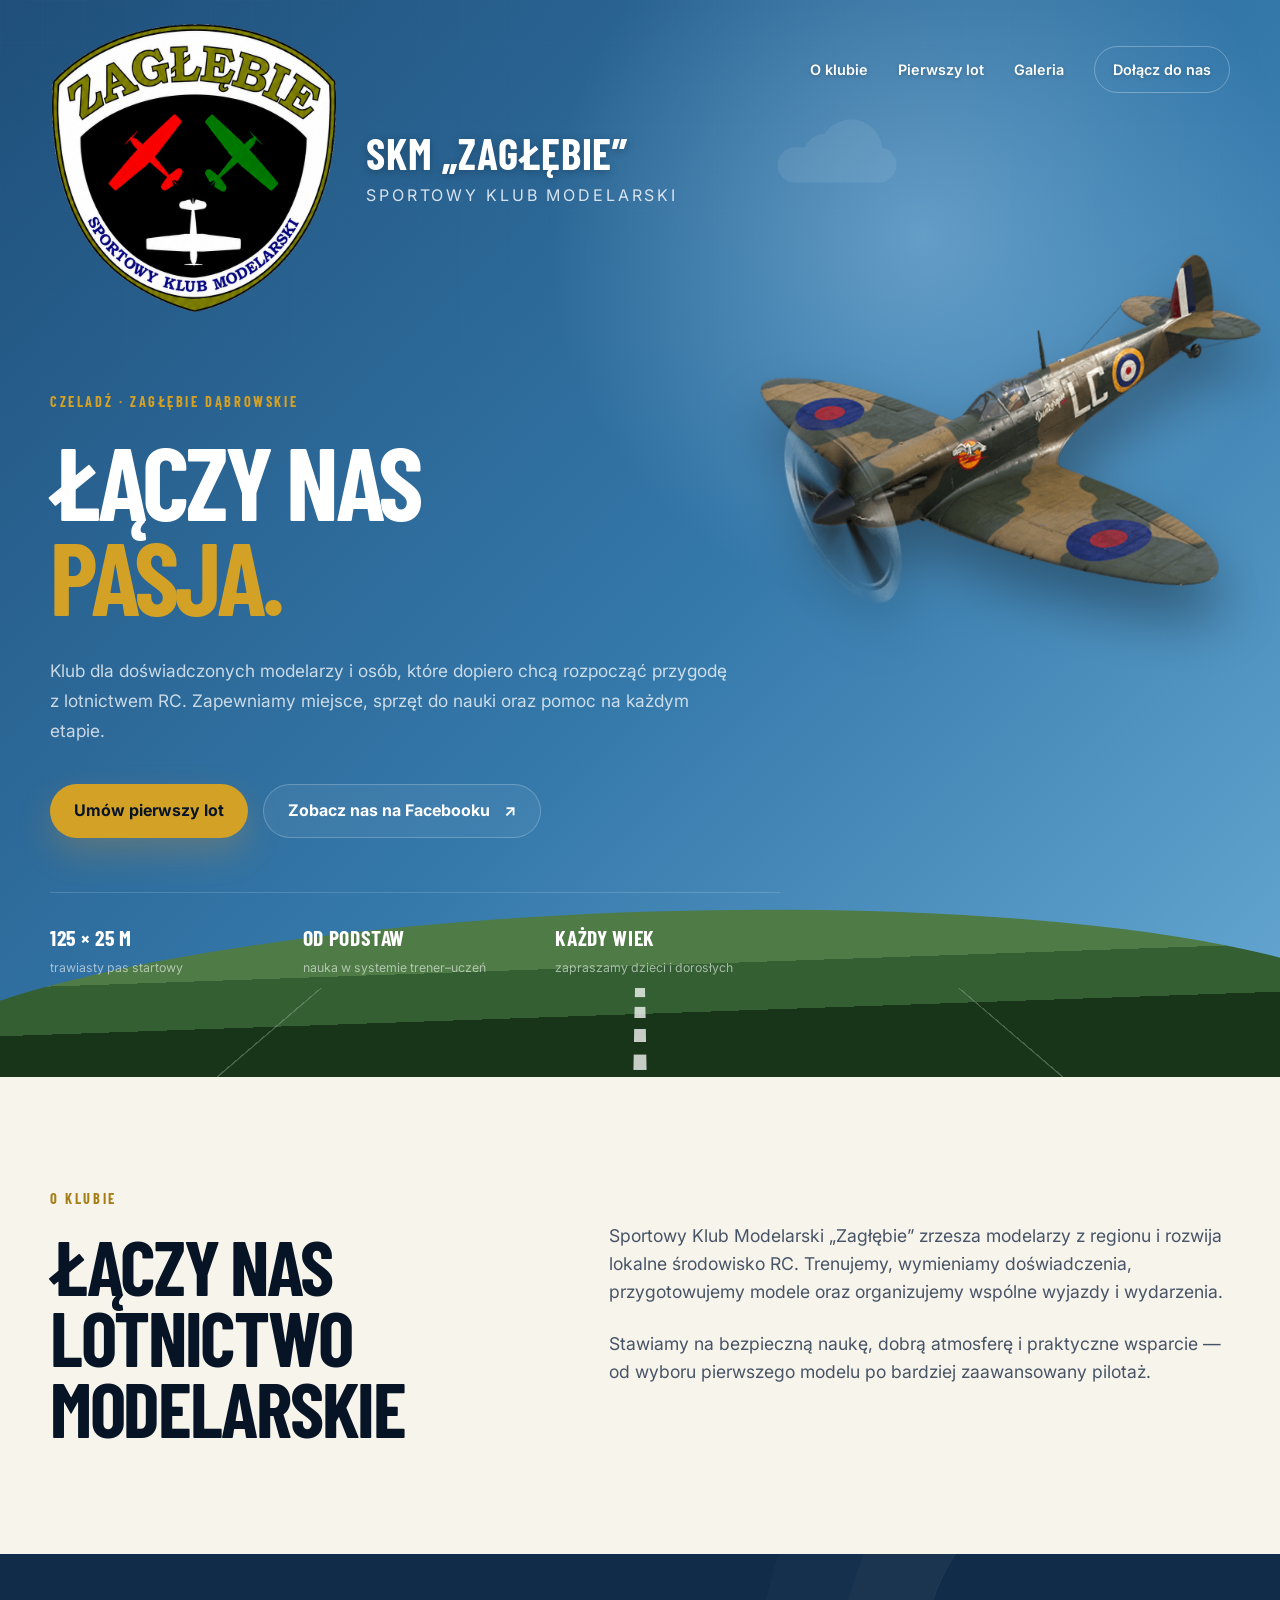
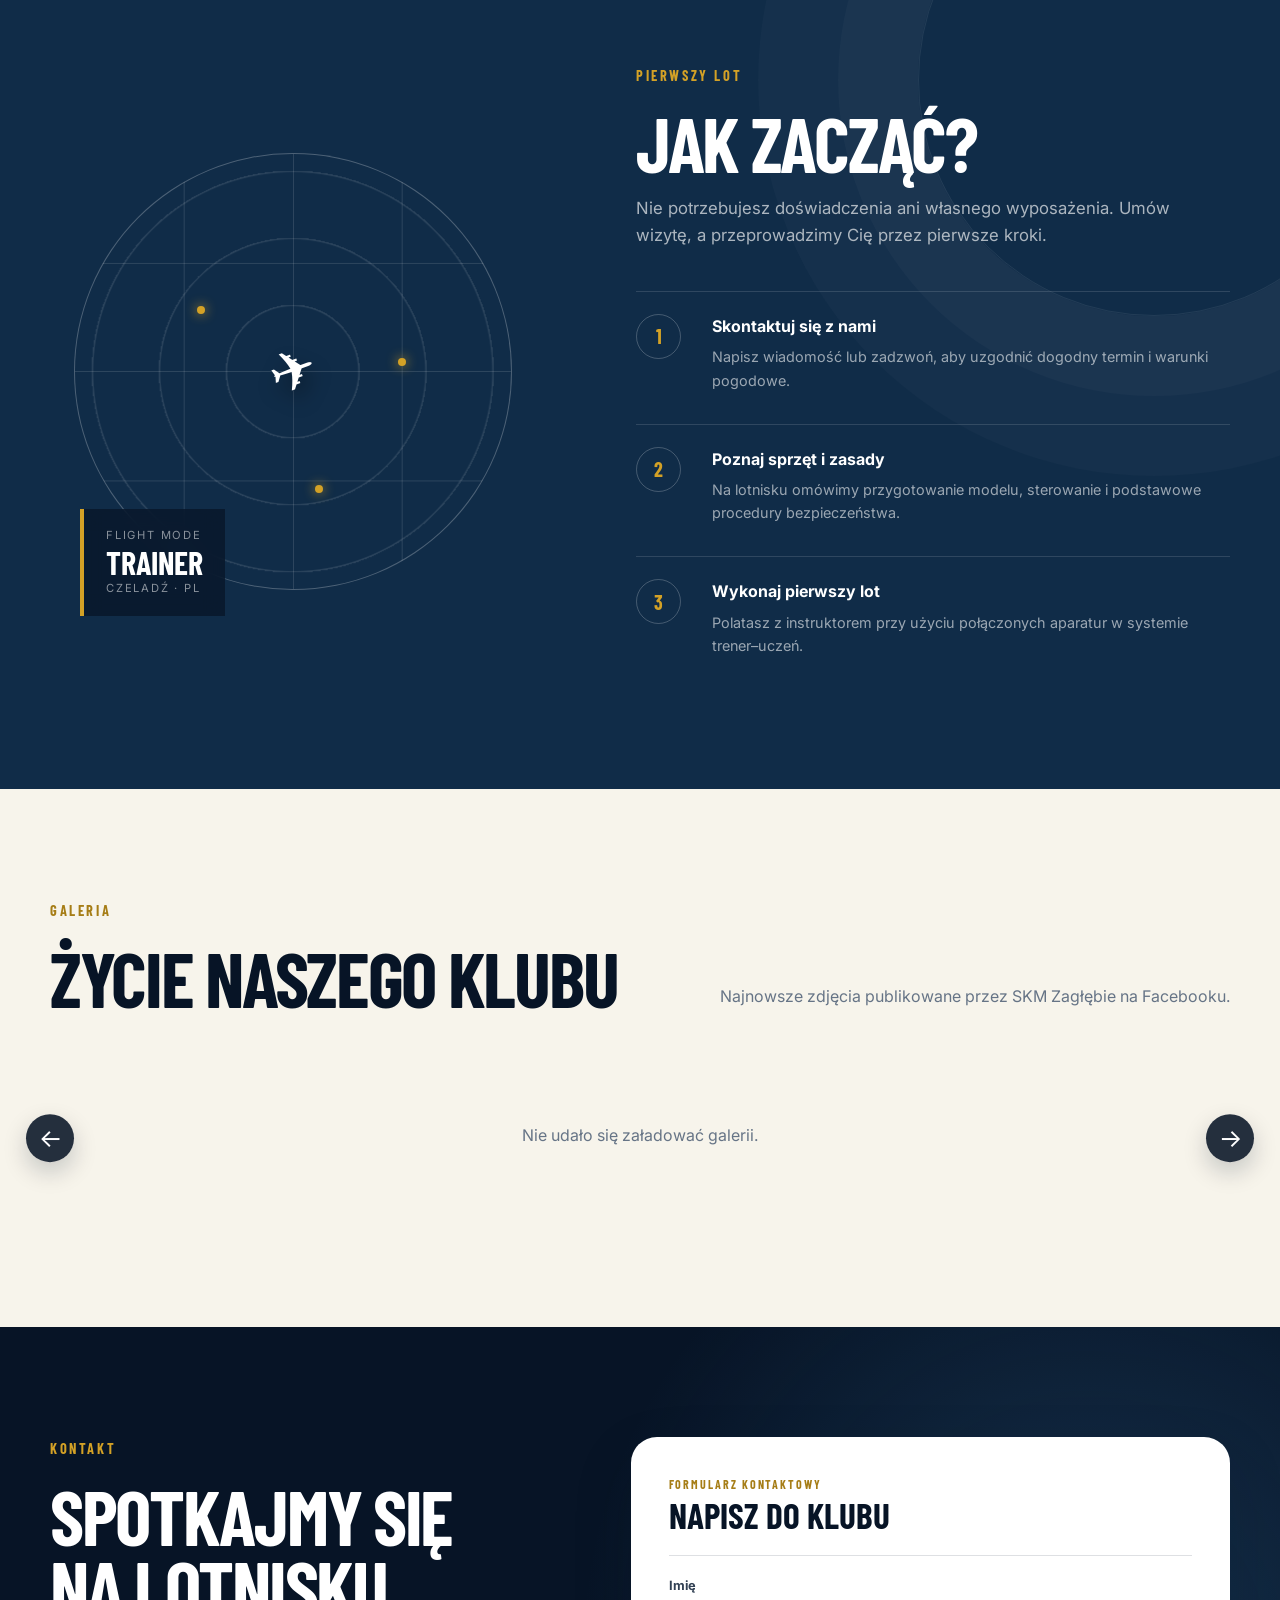
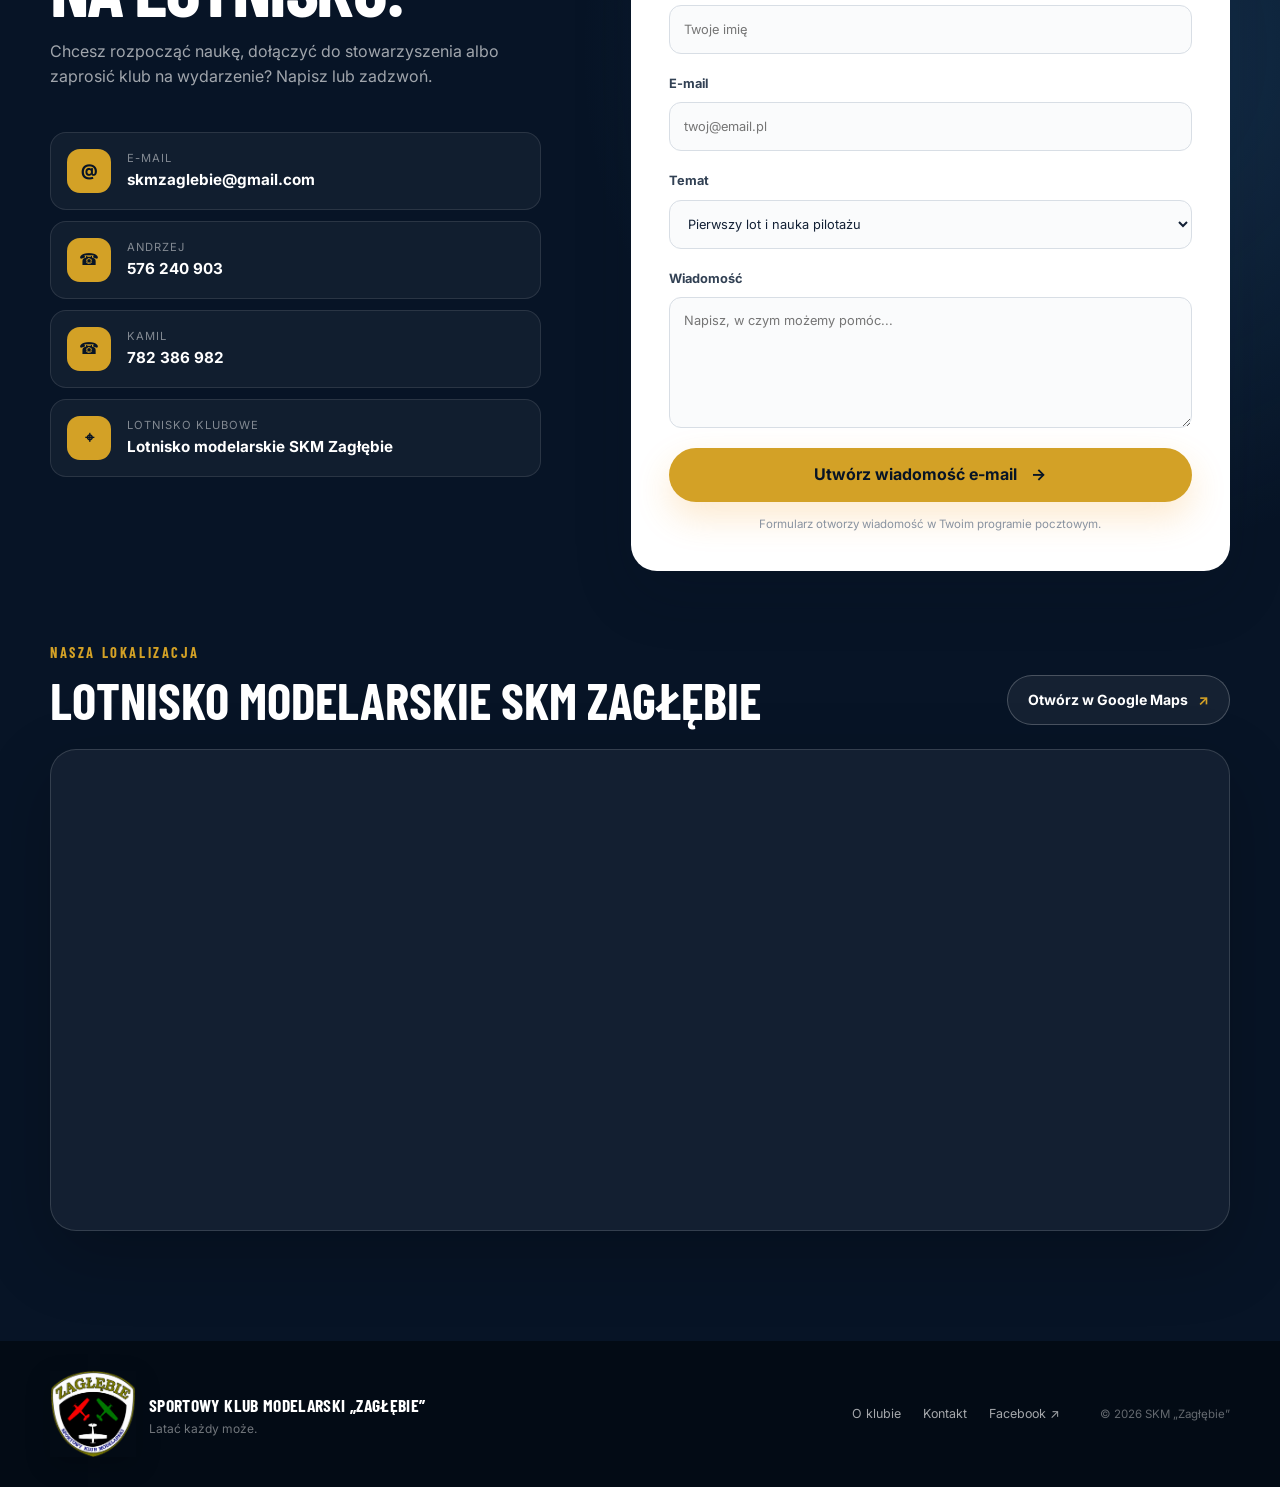
==== commit c3c4b0f2: "Add Facebook powered photo gallery" ====
--- a/index.html
+++ b/index.html
@@ -162,118 +162,57 @@
       </div>
     </section>
     <section class="section gallery-section" id="galeria">
-      <div class="container">
-
-        <div class="section-heading gallery-heading">
-          <div>
-            <p class="eyebrow dark">Galeria</p>
-            <h2>Z życia klubu</h2>
-          </div>
-
-          <p>
-            Samoloty, samochody, łodzie, zawody, spotkania i wspólne
-            modelarskie chwile SKM „Zagłębie”.
-          </p>
-        </div>
-
-        <div class="club-gallery">
-
-          <a class="gallery-photo"
-             href="assets/gallery/01.jpg"
-             target="_blank">
-            <img src="assets/gallery/01.jpg"
-                 alt="SKM Zagłębie"
-                 loading="lazy"
-                 onerror="this.closest('.gallery-photo').remove()">
-          </a>
-
-          <a class="gallery-photo"
-             href="assets/gallery/02.jpg"
-             target="_blank">
-            <img src="assets/gallery/02.jpg"
-                 alt="SKM Zagłębie"
-                 loading="lazy"
-                 onerror="this.closest('.gallery-photo').remove()">
-          </a>
-
-          <a class="gallery-photo"
-             href="assets/gallery/03.jpg"
-             target="_blank">
-            <img src="assets/gallery/03.jpg"
-                 alt="SKM Zagłębie"
-                 loading="lazy"
-                 onerror="this.closest('.gallery-photo').remove()">
-          </a>
-
-          <a class="gallery-photo"
-             href="assets/gallery/04.jpg"
-             target="_blank">
-            <img src="assets/gallery/04.jpg"
-                 alt="SKM Zagłębie"
-                 loading="lazy"
-                 onerror="this.closest('.gallery-photo').remove()">
-          </a>
-
-          <a class="gallery-photo"
-             href="assets/gallery/05.jpg"
-             target="_blank">
-            <img src="assets/gallery/05.jpg"
-                 alt="SKM Zagłębie"
-                 loading="lazy"
-                 onerror="this.closest('.gallery-photo').remove()">
-          </a>
-
-          <a class="gallery-photo"
-             href="assets/gallery/06.jpg"
-             target="_blank">
-            <img src="assets/gallery/06.jpg"
-                 alt="SKM Zagłębie"
-                 loading="lazy"
-                 onerror="this.closest('.gallery-photo').remove()">
-          </a>
-
-          <a class="gallery-photo"
-             href="assets/gallery/07.jpg"
-             target="_blank">
-            <img src="assets/gallery/07.jpg"
-                 alt="SKM Zagłębie"
-                 loading="lazy"
-                 onerror="this.closest('.gallery-photo').remove()">
-          </a>
-
-          <a class="gallery-photo"
-             href="assets/gallery/08.jpg"
-             target="_blank">
-            <img src="assets/gallery/08.jpg"
-                 alt="SKM Zagłębie"
-                 loading="lazy"
-                 onerror="this.closest('.gallery-photo').remove()">
-          </a>
-
-          <a class="gallery-photo"
-             href="assets/gallery/09.jpg"
-             target="_blank">
-            <img src="assets/gallery/09.jpg"
-                 alt="SKM Zagłębie"
-                 loading="lazy"
-                 onerror="this.closest('.gallery-photo').remove()">
-          </a>
-
-        </div>
-
-        <div class="gallery-actions">
-          <a
-            class="button button-primary"
-            href="https://www.facebook.com/profile.php?id=61574737886751&amp;sk=photos"
-            target="_blank"
-            rel="noopener">
-            Więcej zdjęć na Facebooku
-            <span aria-hidden="true">↗</span>
-          </a>
-        </div>
-
-      </div>
-    </section>
+  <div class="container">
+    <div class="section-heading gallery-heading">
+      <div>
+        <p class="eyebrow dark">Galeria</p>
+        <h2>Życie naszego klubu</h2>
+      </div>
+      <p>Najnowsze zdjęcia publikowane przez SKM Zagłębie na Facebooku.</p>
+    </div>
+
+    <div class="gallery-shell">
+      <button class="gallery-nav gallery-prev"
+              id="gallery-prev"
+              type="button"
+              aria-label="Poprzednie zdjęcia">←</button>
+
+      <div class="club-gallery"
+           id="facebook-gallery"
+           aria-live="polite">
+        <div class="gallery-status">Ładowanie zdjęć…</div>
+      </div>
+
+      <button class="gallery-nav gallery-next"
+              id="gallery-next"
+              type="button"
+              aria-label="Następne zdjęcia">→</button>
+    </div>
+  </div>
+</section>
+
+<div class="gallery-lightbox"
+     id="gallery-lightbox"
+     aria-hidden="true">
+  <button class="lightbox-close"
+          id="lightbox-close"
+          type="button"
+          aria-label="Zamknij">×</button>
+
+  <button class="lightbox-nav lightbox-prev"
+          id="lightbox-prev"
+          type="button"
+          aria-label="Poprzednie zdjęcie">‹</button>
+
+  <img id="lightbox-image"
+       src=""
+       alt="Zdjęcie z galerii SKM Zagłębie">
+
+  <button class="lightbox-nav lightbox-next"
+          id="lightbox-next"
+          type="button"
+          aria-label="Następne zdjęcie">›</button>
+</div>
 
 
 
--- a/styles.css
+++ b/styles.css
@@ -1852,92 +1852,225 @@
 
 
 
-/* ===== SKM REAL PHOTO GALLERY ===== */
+/* ===== FACEBOOK HORIZONTAL GALLERY ===== */
 
 .gallery-section {
   background: var(--cream);
+  overflow: hidden;
 }
 
 .gallery-heading > p {
-  max-width: 500px;
+  max-width: 520px;
   color: var(--muted);
 }
 
+.gallery-shell {
+  position: relative;
+  margin-top: 30px;
+}
+
 .club-gallery {
-  display: grid;
-  grid-template-columns: repeat(3, 1fr);
+  display: flex;
   gap: 18px;
+  overflow-x: auto;
+  overflow-y: hidden;
+  scroll-behavior: smooth;
+  scroll-snap-type: x mandatory;
+  scrollbar-width: none;
+  padding: 5px 2px 18px;
+}
+
+.club-gallery::-webkit-scrollbar {
+  display: none;
 }
 
 .gallery-photo {
+  flex: 0 0 calc((100% - 54px) / 4);
+  min-width: 0;
   position: relative;
   display: block;
+  padding: 0;
+  border: 0;
   overflow: hidden;
   aspect-ratio: 4 / 3;
   border-radius: 22px;
   background: #dfe5e9;
   box-shadow: 0 12px 35px rgba(7,20,38,.10);
+  cursor: pointer;
+  scroll-snap-align: start;
 }
 
 .gallery-photo img {
+  display: block;
   width: 100%;
   height: 100%;
   object-fit: cover;
-  transition:
-    transform .35s ease,
-    filter .35s ease;
+  transition: transform .35s ease;
+}
+
+.gallery-photo:hover img {
+  transform: scale(1.045);
 }
 
 .gallery-photo::after {
-  content: "↗";
-  position: absolute;
-  right: 15px;
-  top: 15px;
-  display: grid;
+  content: "⤢";
+  position: absolute;
+  right: 14px;
+  top: 14px;
+  display: grid;
+  place-items: center;
   width: 38px;
   height: 38px;
-  place-items: center;
   border-radius: 50%;
   background: rgba(7,20,38,.72);
   color: #fff;
+  font-size: 18px;
   opacity: 0;
-  transform: translateY(-5px);
-  transition:
-    opacity .25s ease,
-    transform .25s ease;
-}
-
-.gallery-photo:hover img {
-  transform: scale(1.045);
+  transition: opacity .25s ease;
 }
 
 .gallery-photo:hover::after {
   opacity: 1;
-  transform: translateY(0);
-}
-
-.gallery-actions {
+}
+
+.gallery-status {
+  width: 100%;
+  padding: 50px 20px;
+  text-align: center;
+  color: var(--muted);
+}
+
+.gallery-nav {
+  position: absolute;
+  z-index: 5;
+  top: 50%;
+  transform: translateY(-60%);
+  width: 48px;
+  height: 48px;
+  border: 0;
+  border-radius: 50%;
+  background: rgba(7,20,38,.88);
+  color: #fff;
+  font-size: 25px;
+  cursor: pointer;
+  box-shadow: 0 10px 25px rgba(7,20,38,.20);
+}
+
+.gallery-prev {
+  left: -24px;
+}
+
+.gallery-next {
+  right: -24px;
+}
+
+.gallery-lightbox {
+  position: fixed;
+  z-index: 9999;
+  inset: 0;
+  display: none;
+  align-items: center;
+  justify-content: center;
+  padding: 35px;
+  background: rgba(3,9,17,.94);
+}
+
+.gallery-lightbox.is-open {
   display: flex;
-  justify-content: center;
-  margin-top: 35px;
-}
-
-@media (max-width: 900px) {
+}
+
+.gallery-lightbox img {
+  max-width: min(1200px, 90vw);
+  max-height: 88vh;
+  object-fit: contain;
+  border-radius: 10px;
+  box-shadow: 0 20px 80px rgba(0,0,0,.45);
+}
+
+.lightbox-close,
+.lightbox-nav {
+  position: fixed;
+  z-index: 10000;
+  border: 0;
+  background: rgba(255,255,255,.12);
+  color: #fff;
+  cursor: pointer;
+  backdrop-filter: blur(8px);
+}
+
+.lightbox-close {
+  top: 22px;
+  right: 25px;
+  width: 48px;
+  height: 48px;
+  border-radius: 50%;
+  font-size: 32px;
+}
+
+.lightbox-nav {
+  top: 50%;
+  transform: translateY(-50%);
+  width: 54px;
+  height: 70px;
+  border-radius: 14px;
+  font-size: 42px;
+}
+
+.lightbox-prev {
+  left: 25px;
+}
+
+.lightbox-next {
+  right: 25px;
+}
+
+@media (max-width: 1000px) {
+  .gallery-photo {
+    flex-basis: calc((100% - 36px) / 3);
+  }
+}
+
+@media (max-width: 760px) {
+  .gallery-photo {
+    flex-basis: 47%;
+  }
+
+  .gallery-nav {
+    display: none;
+  }
+
+  .gallery-shell {
+    margin-right: -20px;
+  }
+
   .club-gallery {
-    grid-template-columns: repeat(2, 1fr);
-  }
-}
-
-@media (max-width: 560px) {
-  .club-gallery {
-    grid-template-columns: 1fr;
-  }
-
+    padding-right: 20px;
+  }
+
+  .gallery-lightbox {
+    padding: 15px;
+  }
+
+  .lightbox-nav {
+    width: 46px;
+    height: 60px;
+  }
+
+  .lightbox-prev {
+    left: 8px;
+  }
+
+  .lightbox-next {
+    right: 8px;
+  }
+}
+
+@media (max-width: 520px) {
   .gallery-photo {
+    flex-basis: 82%;
     aspect-ratio: 16 / 11;
   }
 }
-
 
 
 /* ===== Hero cleanup - right-side card removed ===== */
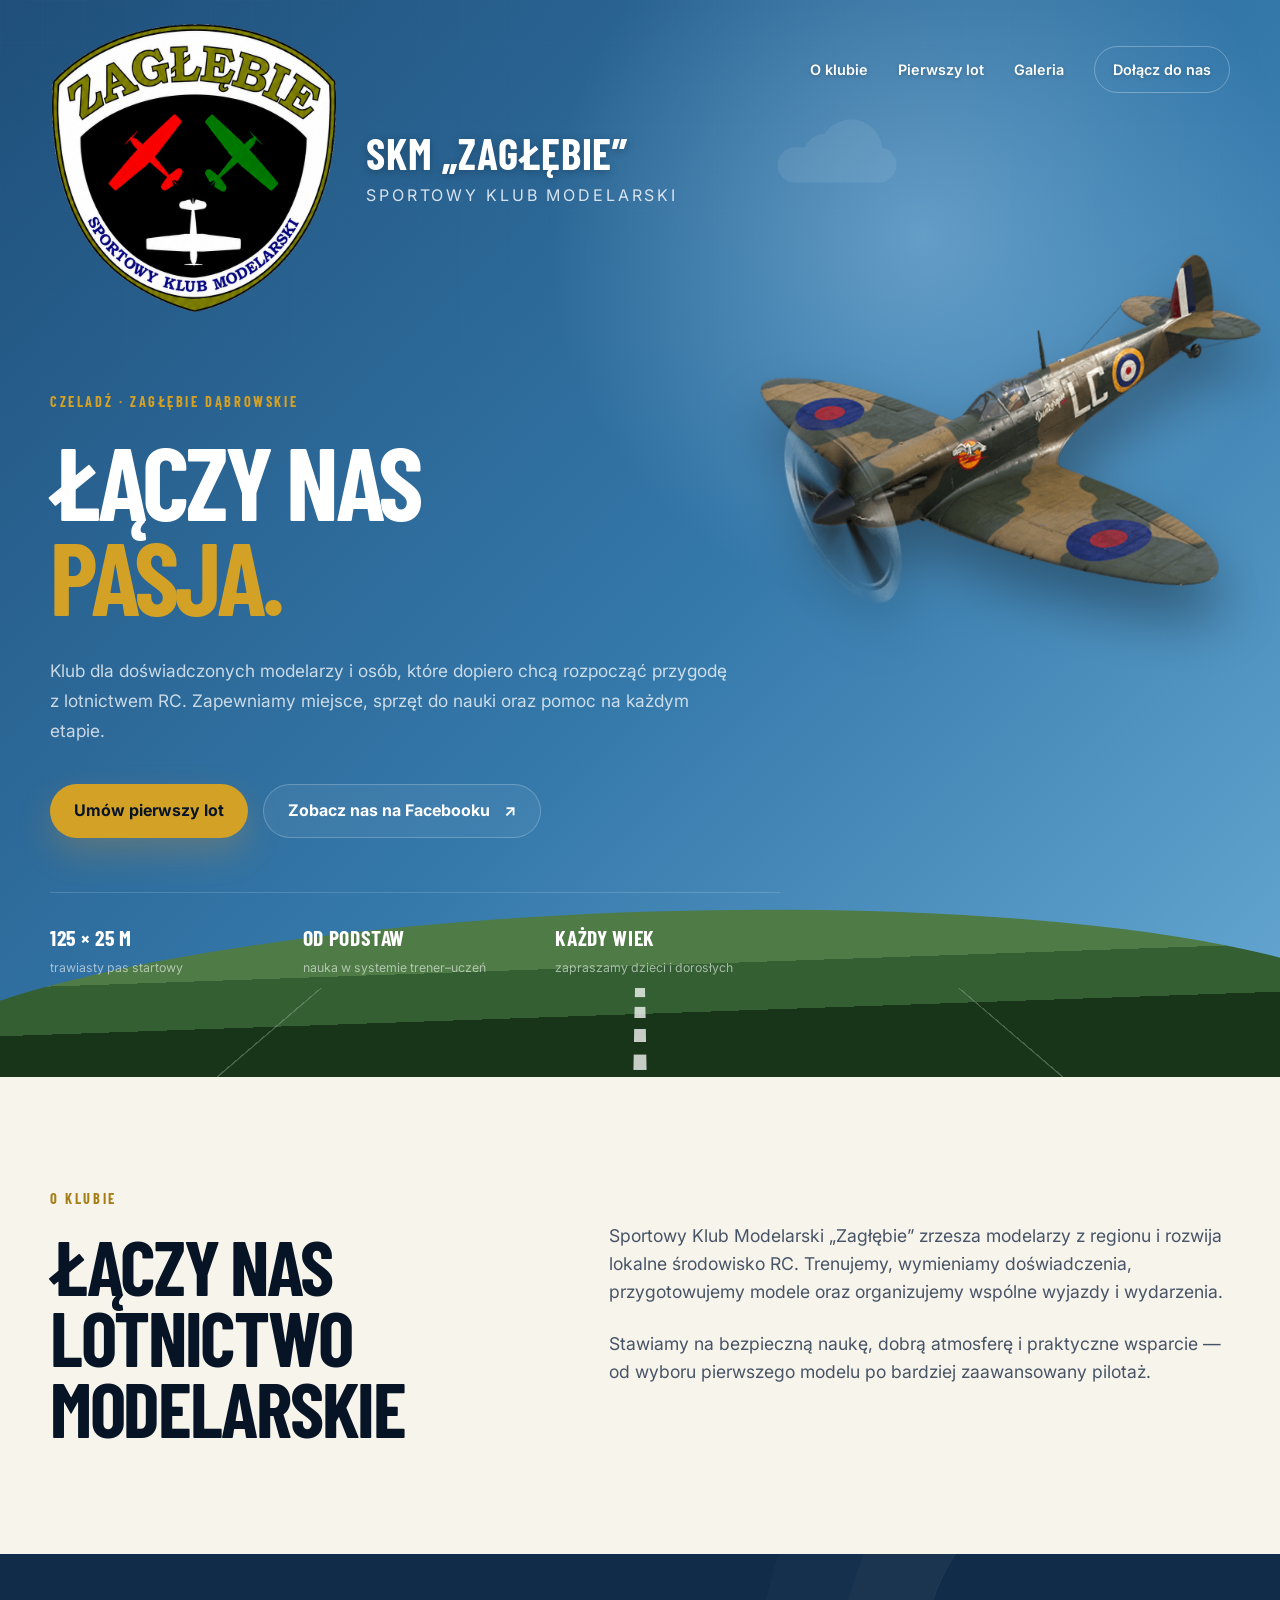
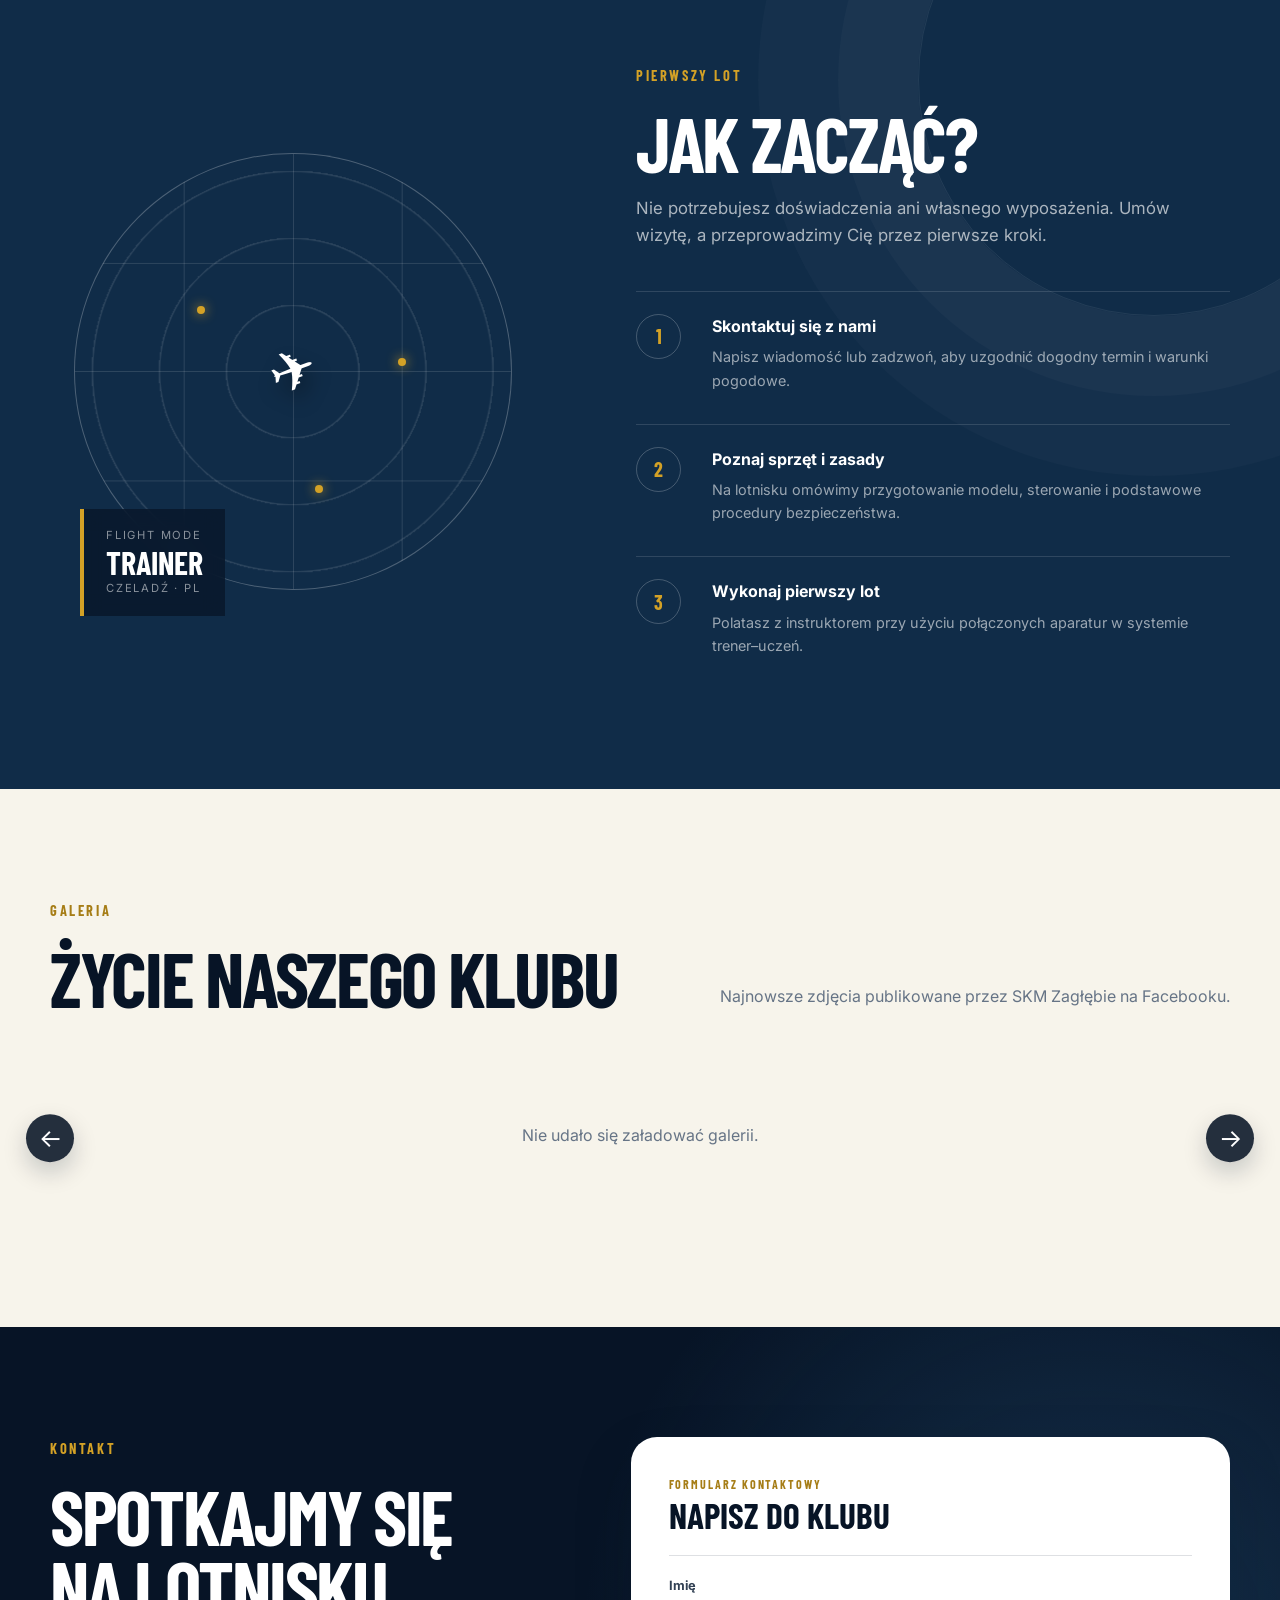
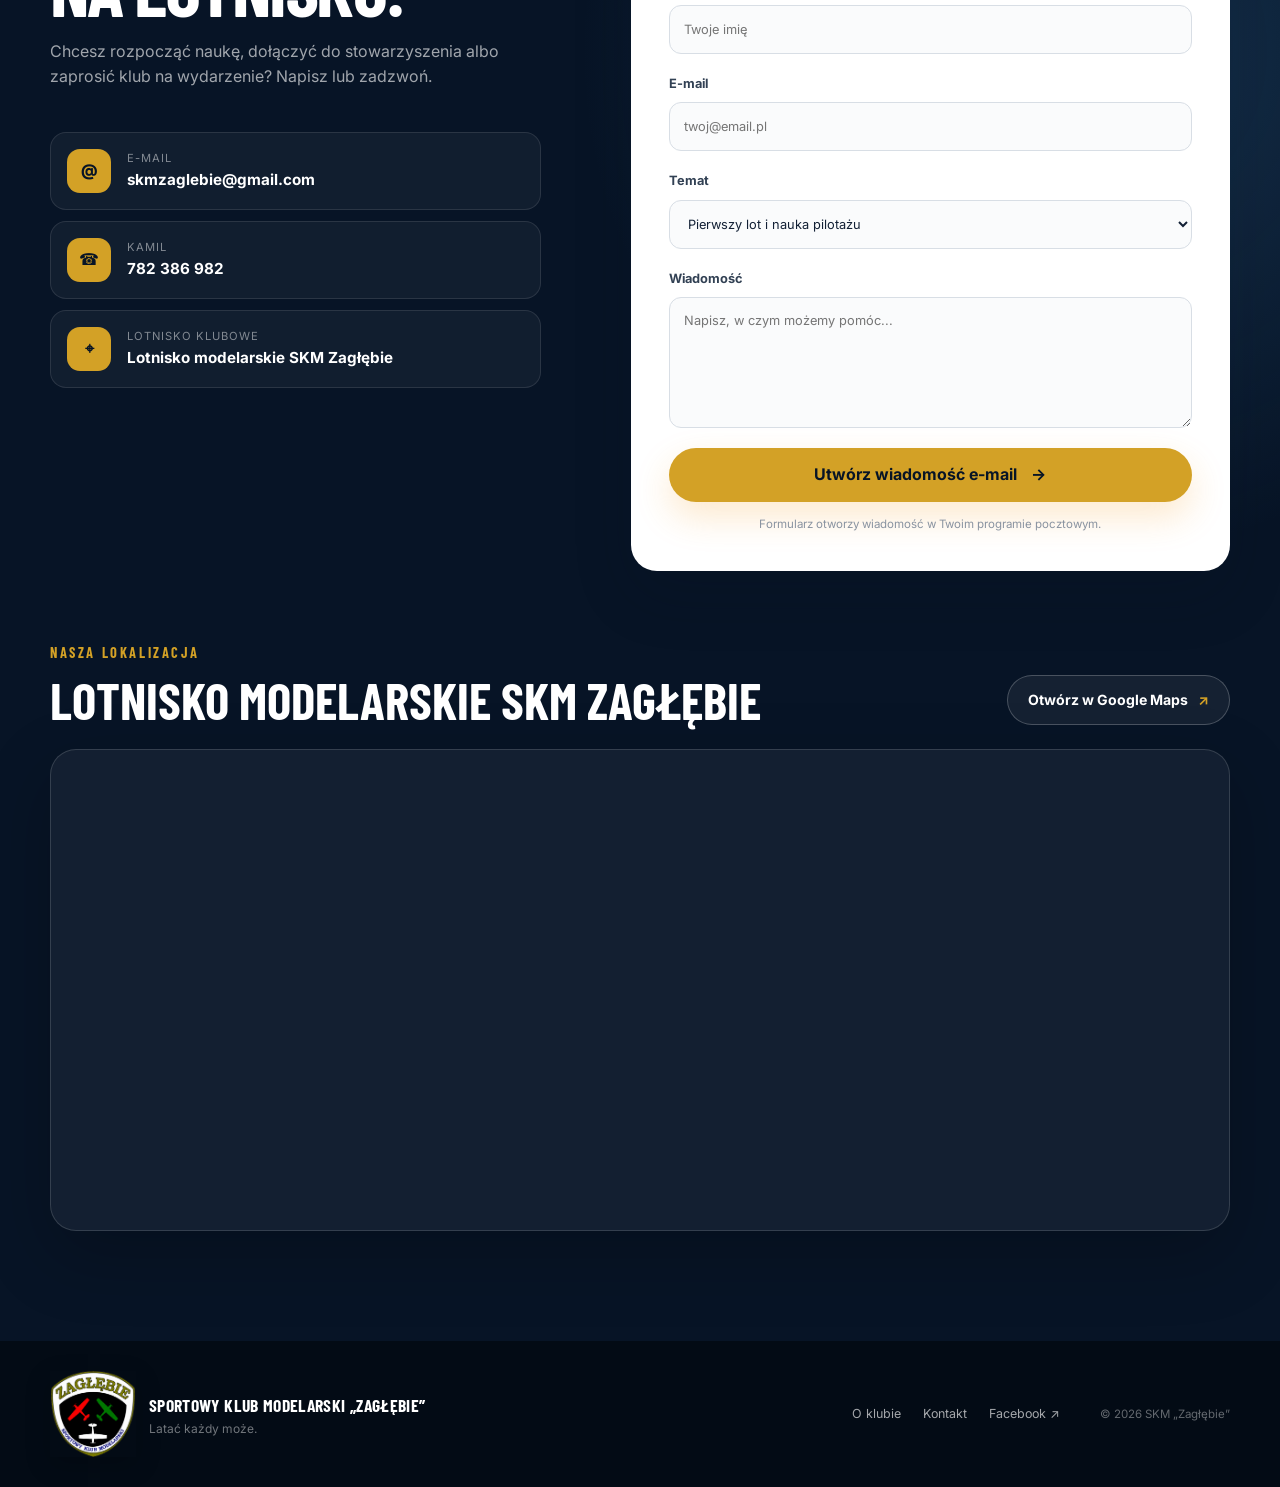
==== commit a739c969: "Update index.html" ====
--- a/index.html
+++ b/index.html
@@ -235,13 +235,13 @@
               </span>
             </a>
 
-            <a href="tel:+48576240903">
+            <!-- <a href="tel:+48576240903">
               <span class="contact-icon" aria-hidden="true">☎</span>
               <span>
                 <small>Andrzej</small>
                 <strong>576 240 903</strong>
               </span>
-            </a>
+            </a> -->
 
             <a href="tel:+48782386982">
               <span class="contact-icon" aria-hidden="true">☎</span>
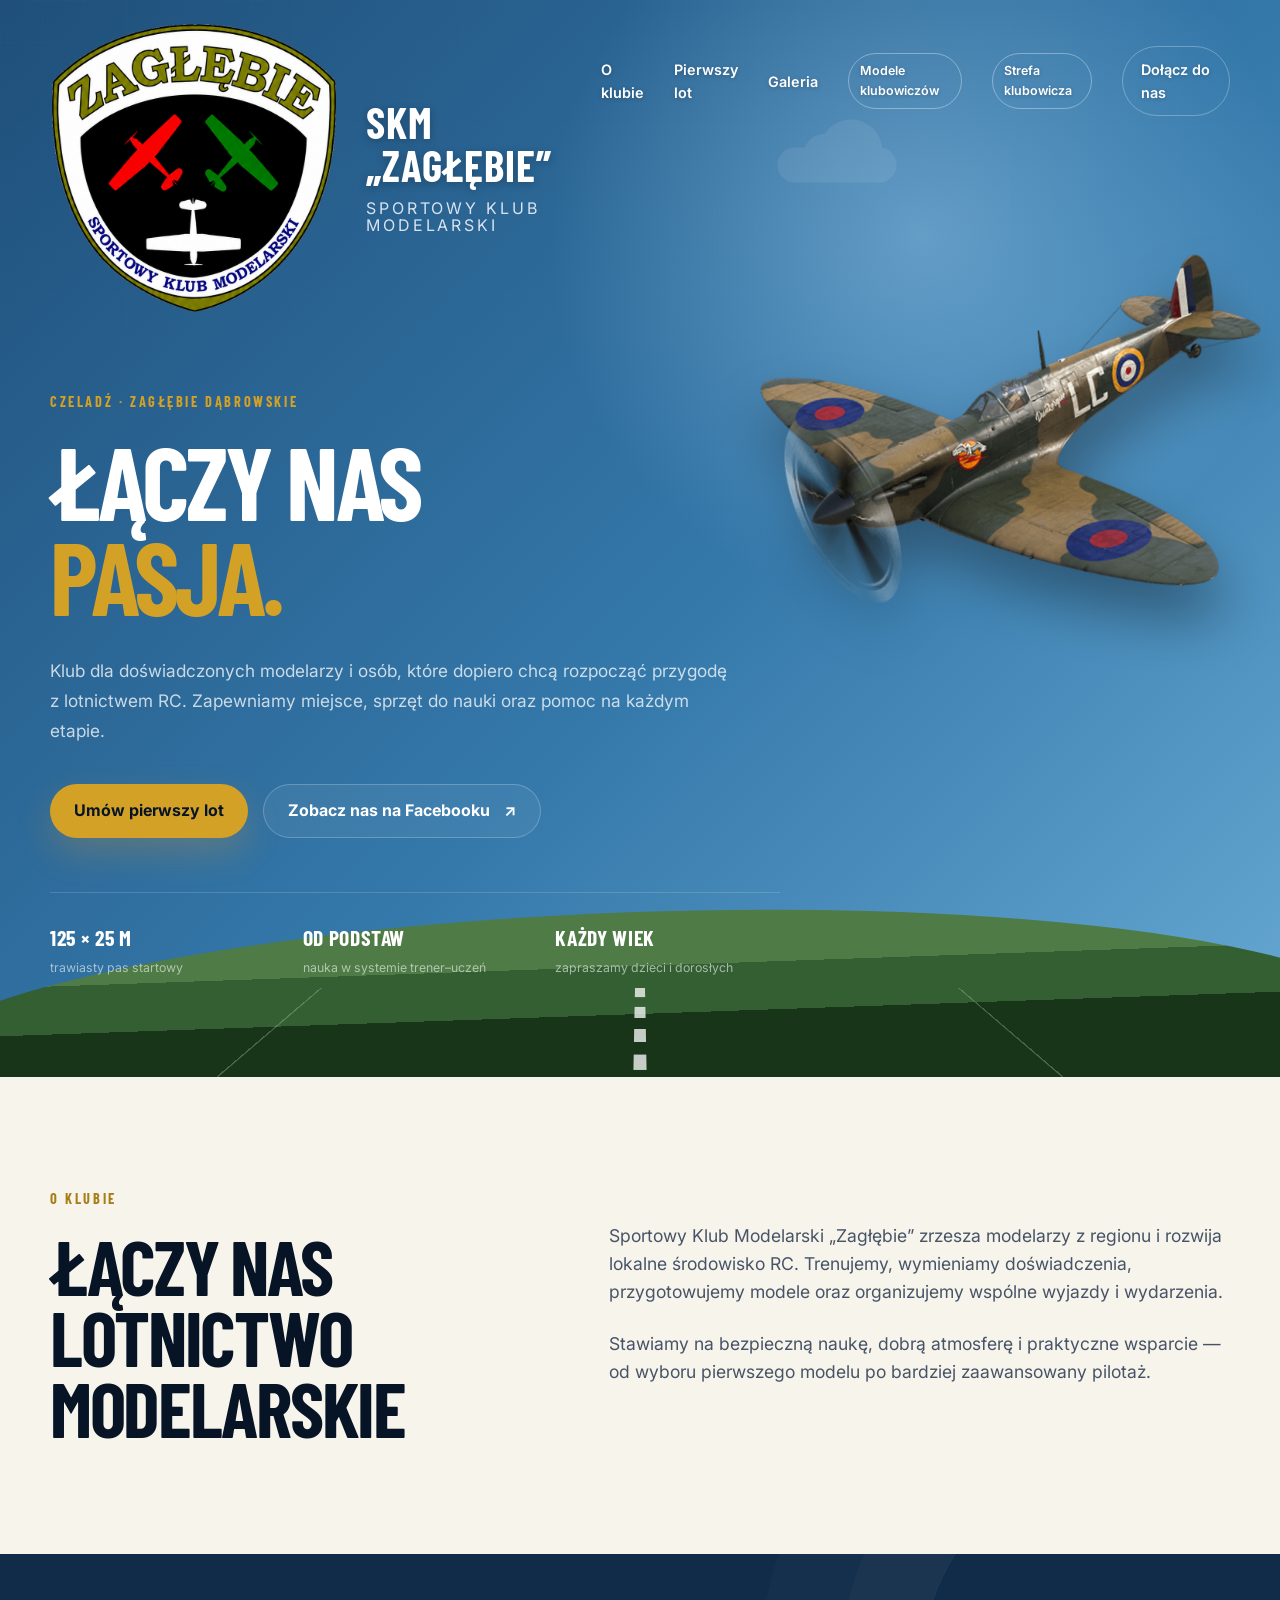
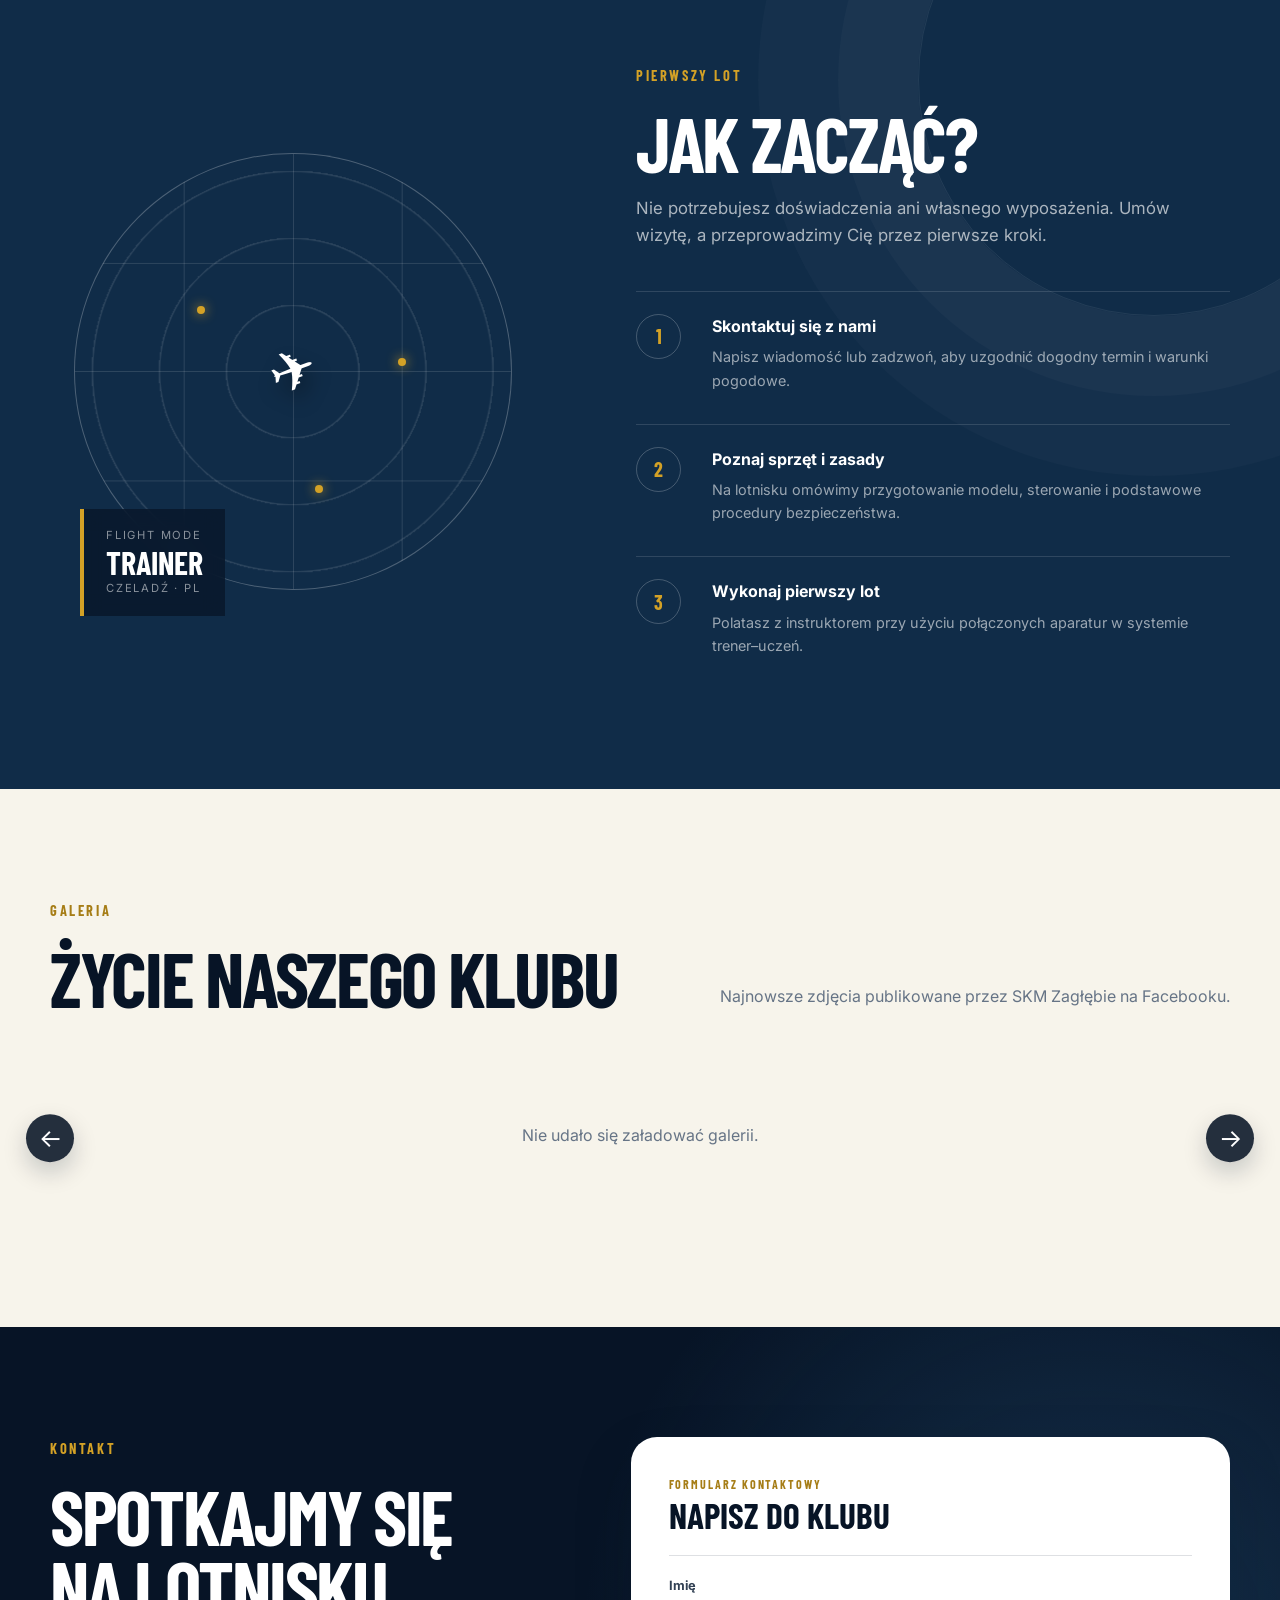
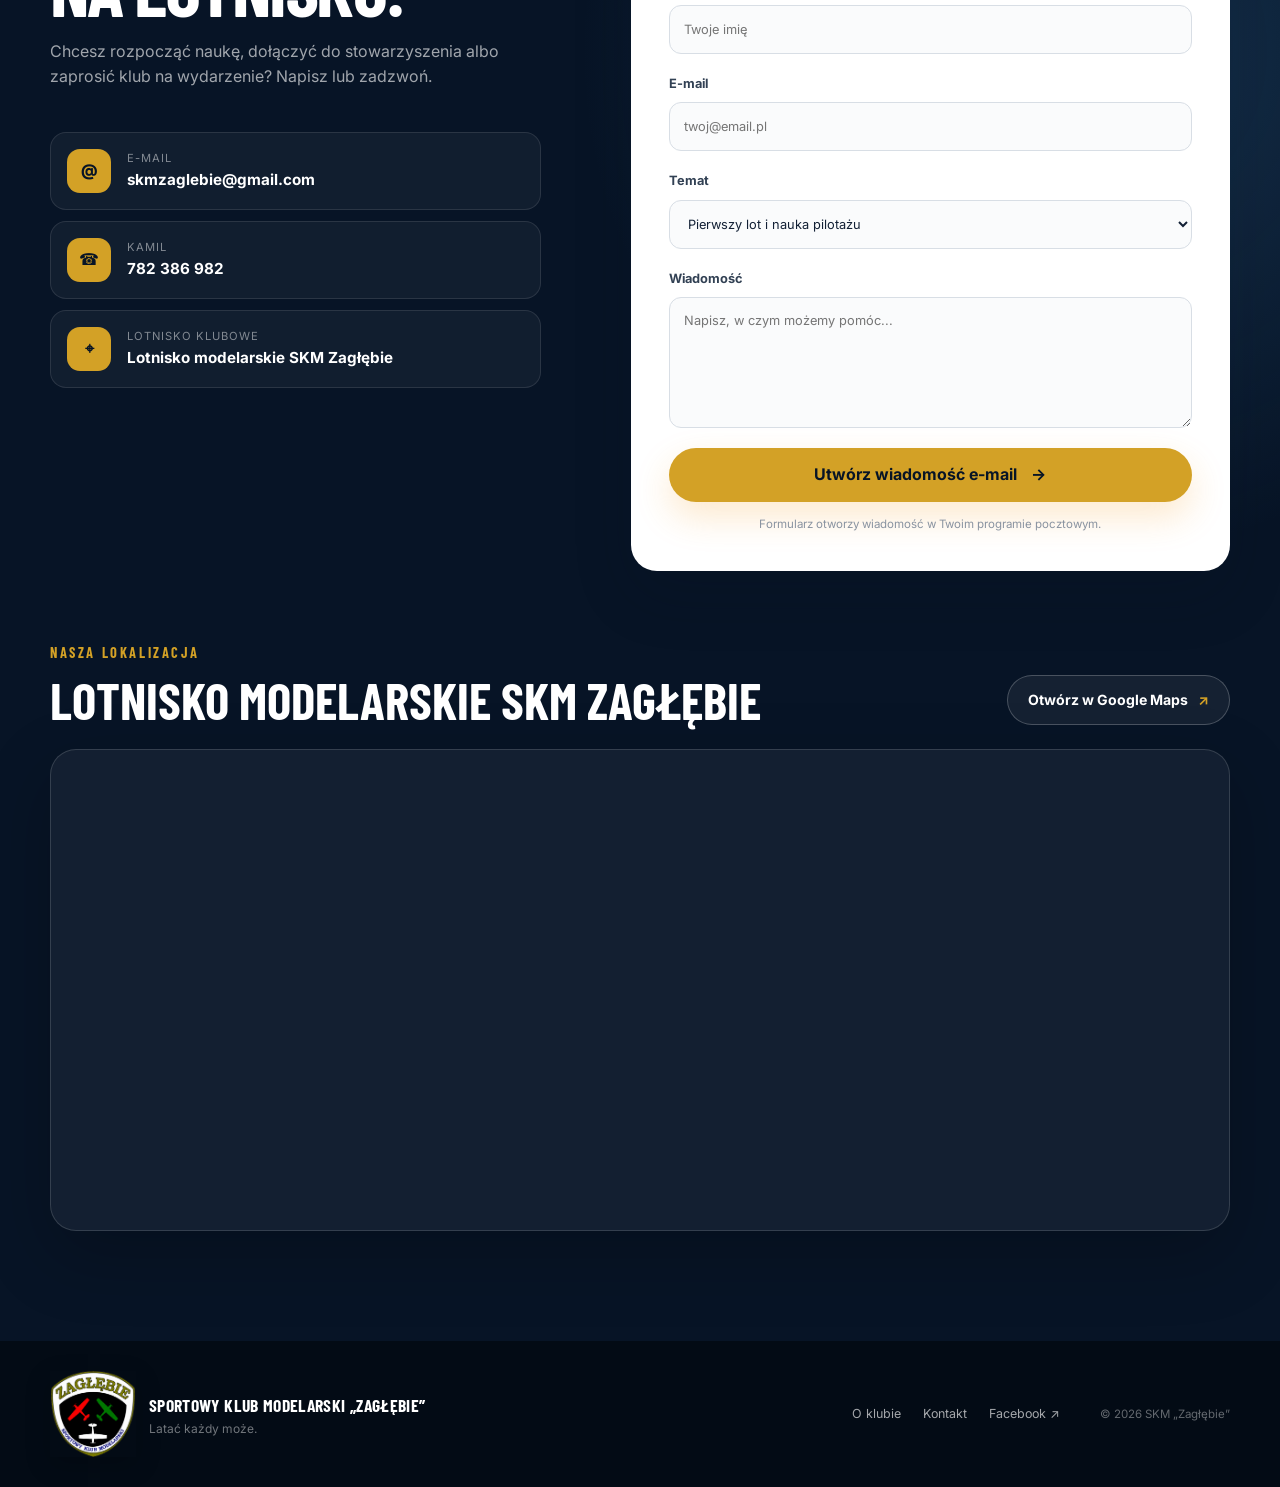
==== commit b98f19e7: "Sync repository with active production application" ====
--- a/index.html
+++ b/index.html
@@ -37,6 +37,8 @@
         <a href="index.html#o-klubie">O klubie</a>
         <a href="index.html#pierwszy-lot">Pierwszy lot</a>
         <a href="index.html#galeria">Galeria</a>
+        <a href="modele.html" class="members-entry">Modele klubowiczów</a>
+        <a href="czlonkowie.html" class="members-entry">Strefa klubowicza</a>
         <a href="index.html#kontakt" class="nav-cta">Dołącz do nas</a>
       </nav>
     </div>
--- a/styles.css
+++ b/styles.css
@@ -2083,3 +2083,1304 @@
   max-width: 760px;
 }
 
+.main-nav .members-entry {
+  padding: 7px 11px;
+  border: 1px solid rgba(255,255,255,.35);
+  border-radius: 999px;
+  font-size: .78rem;
+}
+
+.main-nav .members-entry::after {
+  display: none;
+}
+
+.main-nav .members-entry:hover,
+.main-nav .members-entry:focus-visible {
+  border-color: var(--orange);
+  color: var(--orange);
+}
+
+/* ===== Strefa klubowicza i modele członków ===== */
+
+[hidden] {
+  display: none !important;
+}
+
+.member-page {
+  min-height: 100vh;
+  background: #eef2f4;
+}
+
+.member-header {
+  position: relative;
+  z-index: 20;
+  padding: 15px 0;
+  color: var(--white);
+  background: var(--navy);
+  box-shadow: 0 6px 24px rgba(0, 0, 0, .16);
+}
+
+.member-nav {
+  display: flex;
+  align-items: center;
+  justify-content: space-between;
+  gap: 28px;
+}
+
+.member-nav nav {
+  display: flex;
+  align-items: center;
+  gap: 24px;
+  font-size: .88rem;
+  font-weight: 700;
+}
+
+.member-nav nav a:hover,
+.member-link-button:hover {
+  color: var(--orange);
+}
+
+.member-link-button {
+  padding: 0;
+  border: 0;
+  color: inherit;
+  background: transparent;
+  font-weight: inherit;
+}
+
+.member-nav-cta {
+  padding: 10px 16px;
+  border: 1px solid rgba(255,255,255,.35);
+  border-radius: 999px;
+}
+
+.member-main {
+  min-height: calc(100vh - 78px);
+  padding: 56px 0 80px;
+}
+
+.member-login {
+  display: grid;
+  grid-template-columns: minmax(0, 1.25fr) minmax(300px, .75fr);
+  align-items: center;
+  gap: clamp(40px, 8vw, 110px);
+  min-height: 620px;
+}
+
+.login-copy h1,
+.dashboard-welcome h1,
+.public-models-hero h1 {
+  margin: 8px 0 22px;
+  color: var(--navy);
+  font-family: "Barlow Condensed", sans-serif;
+  font-size: clamp(3rem, 7vw, 5.7rem);
+  line-height: .9;
+  letter-spacing: -.025em;
+  text-transform: uppercase;
+}
+
+.login-copy h1 span,
+.public-models-hero h1 span {
+  color: var(--orange);
+}
+
+.login-copy > p:not(.eyebrow) {
+  max-width: 680px;
+  color: var(--muted);
+  font-size: 1.08rem;
+}
+
+.google-button {
+  display: inline-flex;
+  align-items: center;
+  gap: 13px;
+  margin-top: 18px;
+  padding: 15px 22px;
+  border: 1px solid #cbd3dc;
+  border-radius: 12px;
+  color: #202124;
+  background: #fff;
+  box-shadow: 0 8px 25px rgba(7,20,38,.1);
+  font-weight: 700;
+  transition: transform .2s ease, box-shadow .2s ease;
+}
+
+.google-button:hover {
+  transform: translateY(-2px);
+  box-shadow: 0 14px 34px rgba(7,20,38,.15);
+}
+
+.google-mark {
+  display: grid;
+  width: 26px;
+  height: 26px;
+  place-items: center;
+  border-radius: 50%;
+  color: #fff;
+  background: conic-gradient(from -40deg, #4285f4 0 28%, #34a853 0 43%, #fbbc05 0 68%, #ea4335 0 83%, #4285f4 0);
+  font-size: .85rem;
+  font-weight: 800;
+}
+
+.login-copy .login-note {
+  max-width: 610px;
+  margin-top: 18px;
+  font-size: .82rem !important;
+}
+
+.approval-card,
+.panel {
+  border: 1px solid rgba(7,20,38,.1);
+  border-radius: 22px;
+  background: #fff;
+  box-shadow: 0 18px 50px rgba(7,20,38,.1);
+}
+
+.approval-card {
+  padding: 34px;
+}
+
+.approval-card h2 {
+  margin: 16px 0;
+  font-family: "Barlow Condensed", sans-serif;
+  font-size: 2rem;
+  text-transform: uppercase;
+}
+
+.approval-card ol {
+  margin: 0;
+  padding-left: 22px;
+  color: var(--muted);
+}
+
+.approval-card li + li {
+  margin-top: 12px;
+}
+
+.approval-card p {
+  margin: 24px 0 0;
+  padding-top: 20px;
+  border-top: 1px solid var(--line);
+  font-size: .85rem;
+}
+
+.approval-card a {
+  color: var(--orange-dark);
+  font-weight: 700;
+}
+
+.approval-icon {
+  display: grid;
+  width: 50px;
+  height: 50px;
+  place-items: center;
+  border-radius: 50%;
+  color: var(--navy);
+  background: var(--orange);
+  font-size: 1.5rem;
+  font-weight: 800;
+}
+
+.status-banner {
+  margin-bottom: 24px;
+  padding: 16px 20px;
+  border: 1px solid #e6bd71;
+  border-radius: 12px;
+  color: #6a4300;
+  background: #fff4d9;
+  font-weight: 600;
+}
+
+.dashboard-welcome {
+  display: flex;
+  align-items: end;
+  justify-content: space-between;
+  gap: 30px;
+  margin-bottom: 30px;
+}
+
+.dashboard-welcome h1 {
+  margin-bottom: 8px;
+  font-size: clamp(2.8rem, 6vw, 4.6rem);
+}
+
+.dashboard-welcome h1 span {
+  color: var(--orange-dark);
+}
+
+.dashboard-welcome p:last-child,
+.panel-intro {
+  margin: 0;
+  color: var(--muted);
+}
+
+.dashboard-grid {
+  display: grid;
+  grid-template-columns: 300px minmax(0, 1fr);
+  align-items: start;
+  gap: 24px;
+}
+
+.profile-panel {
+  position: sticky;
+  top: 24px;
+  padding: 24px;
+}
+
+.profile-heading {
+  display: flex;
+  align-items: center;
+  gap: 14px;
+  margin-bottom: 20px;
+}
+
+.profile-heading > div:last-child {
+  display: grid;
+}
+
+.profile-heading span,
+.panel-title span:first-child {
+  color: var(--muted);
+  font-size: .7rem;
+  font-weight: 700;
+  letter-spacing: .09em;
+  text-transform: uppercase;
+}
+
+.profile-avatar-wrap,
+.profile-avatar {
+  width: 104px;
+  height: 104px;
+  border-radius: 50%;
+}
+
+.profile-avatar {
+  border: 3px solid var(--orange);
+  object-fit: cover;
+}
+
+.stack-form,
+.model-form {
+  display: grid;
+  gap: 16px;
+}
+
+.stack-form label,
+.model-form label {
+  display: grid;
+  gap: 6px;
+  color: #344256;
+  font-size: .76rem;
+  font-weight: 700;
+}
+
+.stack-form input,
+.stack-form textarea,
+.invite-form input,
+.model-form input,
+.model-form select,
+.model-form textarea {
+  width: 100%;
+  border: 1px solid #ced6de;
+  border-radius: 9px;
+  padding: 10px 11px;
+  color: var(--ink);
+  background: #fff;
+  font-weight: 400;
+}
+
+.stack-form input:focus,
+.stack-form textarea:focus,
+.invite-form input:focus,
+.model-form input:focus,
+.model-form select:focus,
+.model-form textarea:focus {
+  outline: 3px solid rgba(244,155,33,.2);
+  border-color: var(--orange-dark);
+}
+
+.compact-form {
+  display: flex;
+  align-items: center;
+  gap: 8px;
+  margin-bottom: 22px;
+}
+
+.avatar-form {
+  display: grid;
+  gap: 9px;
+  margin-bottom: 22px;
+}
+
+.avatar-upload-row {
+  display: flex;
+  align-items: center;
+  gap: 8px;
+}
+
+.avatar-help {
+  margin: 0;
+  color: var(--muted);
+  font-size: .7rem;
+  line-height: 1.45;
+}
+
+.portrait-confirm {
+  display: flex;
+  align-items: flex-start;
+  gap: 8px;
+  color: #344256;
+  font-size: .7rem;
+  font-weight: 700;
+  line-height: 1.35;
+}
+
+.portrait-confirm input {
+  flex: 0 0 auto;
+  margin-top: 2px;
+  accent-color: var(--orange-dark);
+}
+
+.file-field {
+  min-width: 0;
+  padding: 8px 10px;
+  overflow: hidden;
+  border: 1px dashed #aeb9c5;
+  border-radius: 8px;
+  color: var(--muted);
+  font-size: .72rem;
+  text-overflow: ellipsis;
+  white-space: nowrap;
+}
+
+.file-field input {
+  position: absolute;
+  width: 1px;
+  height: 1px;
+  opacity: 0;
+}
+
+.small-button {
+  padding: 8px 11px;
+  border: 0;
+  border-radius: 8px;
+  color: var(--navy);
+  background: var(--orange);
+  font-size: .75rem;
+  font-weight: 800;
+}
+
+.small-button.dark {
+  padding: 11px;
+  color: #fff;
+  background: var(--navy);
+}
+
+.check-row {
+  display: flex !important;
+  align-items: flex-start;
+  gap: 10px !important;
+}
+
+.check-row input {
+  flex: 0 0 auto;
+  width: 17px;
+  height: 17px;
+  margin-top: 3px;
+  accent-color: var(--orange-dark);
+}
+
+.dashboard-content {
+  display: grid;
+  gap: 24px;
+  min-width: 0;
+}
+
+.dashboard-content > .panel {
+  padding: 28px;
+}
+
+.panel-title {
+  display: flex;
+  align-items: center;
+  justify-content: space-between;
+  gap: 20px;
+  margin-bottom: 22px;
+}
+
+.panel-title h2 {
+  margin: 1px 0 0;
+  font-family: "Barlow Condensed", sans-serif;
+  font-size: 2rem;
+  line-height: 1;
+  text-transform: uppercase;
+}
+
+.count-badge {
+  display: grid;
+  min-width: 36px;
+  height: 36px;
+  padding: 0 10px;
+  place-items: center;
+  border-radius: 999px;
+  color: var(--navy) !important;
+  background: var(--orange);
+  font-size: .9rem !important;
+}
+
+.icon-button {
+  width: 38px;
+  height: 38px;
+  border: 0;
+  border-radius: 50%;
+  color: var(--muted);
+  background: #eef2f4;
+  font-size: 1.6rem;
+  line-height: 1;
+}
+
+.form-grid {
+  display: grid;
+  grid-template-columns: repeat(2, minmax(0, 1fr));
+  gap: 14px;
+}
+
+.form-section-title {
+  margin: 8px 0 -4px;
+  padding-bottom: 8px;
+  border-bottom: 1px solid var(--line);
+  color: var(--navy);
+  font-family: "Barlow Condensed", sans-serif;
+  font-size: 1.18rem;
+  letter-spacing: .035em;
+  text-transform: uppercase;
+}
+
+.equipment-group {
+  display: grid;
+  gap: 16px;
+}
+
+.public-check {
+  padding: 15px;
+  border: 1px solid #d8e0e7;
+  border-radius: 10px;
+  background: #f7f9fa;
+}
+
+.public-check span {
+  display: grid;
+}
+
+.public-check small {
+  color: var(--muted);
+  font-weight: 400;
+}
+
+.form-actions {
+  display: flex;
+  gap: 10px;
+}
+
+.button-secondary {
+  border: 1px solid #c7d0d9;
+  color: var(--navy);
+  background: transparent;
+}
+
+.model-grid {
+  display: grid;
+  grid-template-columns: repeat(2, minmax(0, 1fr));
+  gap: 20px;
+}
+
+.model-grid.compact {
+  grid-template-columns: repeat(2, minmax(0, 1fr));
+}
+
+.pilot-list {
+  display: grid;
+  gap: 20px;
+}
+
+.pilot-tabs {
+  display: grid;
+  grid-template-columns: repeat(auto-fit, minmax(130px, 1fr));
+  gap: 10px;
+}
+
+.pilot-tab {
+  display: grid;
+  min-width: 0;
+  justify-items: center;
+  gap: 9px;
+  padding: 14px 10px 12px;
+  border: 1px solid rgba(7,20,38,.11);
+  border-radius: 14px;
+  color: var(--navy);
+  background: #fff;
+  box-shadow: 0 5px 16px rgba(7,20,38,.045);
+  cursor: pointer;
+  text-align: center;
+  transition: border-color .18s ease, box-shadow .18s ease, transform .18s ease;
+}
+
+.pilot-tab:hover,
+.pilot-tab:focus-visible {
+  border-color: rgba(244,155,33,.62);
+  transform: translateY(-2px);
+}
+
+.pilot-tab[aria-selected="true"] {
+  border-color: var(--orange);
+  box-shadow: 0 0 0 2px rgba(244,155,33,.18), 0 8px 22px rgba(7,20,38,.08);
+  background: #fffaf2;
+}
+
+.pilot-tab .owner-avatar,
+.pilot-tab .owner-avatar img {
+  width: 72px;
+  height: 72px;
+}
+
+.pilot-summary-copy {
+  display: grid;
+  gap: 3px;
+}
+
+.pilot-summary-copy strong {
+  color: var(--navy);
+  font-family: "Barlow Condensed", sans-serif;
+  font-size: 1.15rem;
+  line-height: 1;
+  text-transform: uppercase;
+}
+
+.pilot-summary-copy small {
+  color: var(--muted);
+  font-size: .76rem;
+  font-weight: 700;
+}
+
+.pilot-panel {
+  overflow: hidden;
+  border: 1px solid rgba(7,20,38,.1);
+  border-radius: 15px;
+}
+
+.pilot-models {
+  padding: 20px;
+  border-top: 1px solid var(--line);
+  background: #f4f6f7;
+}
+
+.pilot-models .model-card h3 {
+  margin-top: 0;
+}
+
+.model-card {
+  min-width: 0;
+  overflow: hidden;
+  border: 1px solid rgba(7,20,38,.11);
+  border-radius: 17px;
+  background: #fff;
+  box-shadow: 0 8px 24px rgba(7,20,38,.07);
+}
+
+.model-image {
+  position: relative;
+  height: 270px;
+  overflow: hidden;
+  background: #dbe4e9;
+}
+
+.model-cover {
+  width: 100%;
+  height: 100%;
+  object-fit: cover;
+}
+
+.model-photo-link {
+  display: block;
+  width: 100%;
+  height: 100%;
+  overflow: hidden;
+  cursor: zoom-in;
+}
+
+.model-photo-link .model-cover {
+  transition: transform .22s ease;
+}
+
+.model-photo-link:hover .model-cover,
+.model-photo-link:focus-visible .model-cover {
+  transform: scale(1.035);
+}
+
+.model-placeholder {
+  display: grid;
+  place-items: center;
+  color: rgba(7,20,38,.28);
+  background: linear-gradient(145deg, #dce7ec, #f4f6f7);
+  font-size: 4rem;
+}
+
+.visibility-badge {
+  position: absolute;
+  top: 12px;
+  right: 12px;
+  padding: 5px 9px;
+  border-radius: 999px;
+  color: #fff;
+  background: #23834b;
+  font-size: .65rem;
+  font-weight: 800;
+  letter-spacing: .04em;
+  text-transform: uppercase;
+}
+
+.visibility-badge.private {
+  background: rgba(7,20,38,.82);
+}
+
+.model-card-body {
+  padding: 20px;
+}
+
+.model-owner {
+  display: flex;
+  align-items: center;
+  gap: 9px;
+  color: var(--muted);
+  font-size: .7rem;
+}
+
+.owner-avatar,
+.owner-avatar img {
+  width: 82px;
+  height: 82px;
+  border-radius: 50%;
+}
+
+.owner-avatar {
+  display: grid;
+  flex: 0 0 auto;
+  place-items: center;
+  overflow: hidden;
+  color: #fff;
+  background: var(--navy);
+  font-weight: 800;
+}
+
+.owner-avatar img {
+  object-fit: cover;
+}
+
+.pilot-photo-link {
+  cursor: zoom-in;
+  transition: transform .18s ease, box-shadow .18s ease;
+}
+
+.pilot-photo-link:hover,
+.pilot-photo-link:focus-visible {
+  transform: scale(1.045);
+  box-shadow: 0 5px 16px rgba(7,20,38,.2);
+}
+
+.image-lightbox {
+  width: min(94vw, 1400px);
+  max-width: none;
+  height: min(92vh, 1000px);
+  max-height: none;
+  padding: 18px;
+  overflow: hidden;
+  border: 0;
+  border-radius: 18px;
+  background: rgba(5, 12, 23, .96);
+  box-shadow: 0 24px 80px rgba(0, 0, 0, .45);
+}
+
+.image-lightbox::backdrop {
+  background: rgba(2, 8, 16, .82);
+  backdrop-filter: blur(4px);
+}
+
+.image-lightbox img {
+  display: block;
+  width: 100%;
+  height: 100%;
+  object-fit: contain;
+}
+
+.image-lightbox-close {
+  position: absolute;
+  z-index: 2;
+  top: 16px;
+  right: 16px;
+  display: grid;
+  width: 46px;
+  height: 46px;
+  padding: 0;
+  place-items: center;
+  border: 1px solid rgba(255, 255, 255, .35);
+  border-radius: 50%;
+  color: #fff;
+  background: rgba(7, 20, 38, .8);
+  cursor: pointer;
+  font-size: 2rem;
+  line-height: 1;
+}
+
+.image-lightbox-close:hover,
+.image-lightbox-close:focus-visible {
+  background: var(--orange-dark);
+}
+
+.model-card h3 {
+  margin: 13px 0 8px;
+  font-family: "Barlow Condensed", sans-serif;
+  font-size: 1.7rem;
+  line-height: 1.05;
+  text-transform: uppercase;
+}
+
+.model-name-label {
+  display: block;
+  margin-bottom: 3px;
+  color: var(--muted);
+  font-family: inherit;
+  font-size: .7rem;
+  font-weight: 700;
+  letter-spacing: .09em;
+  line-height: 1;
+  text-transform: uppercase;
+}
+
+.model-description {
+  margin: 0 0 16px;
+  color: var(--muted);
+  font-size: .85rem;
+  white-space: pre-line;
+}
+
+.model-specs {
+  display: grid;
+  grid-template-columns: repeat(2, minmax(0, 1fr));
+  gap: 10px 14px;
+  margin: 0;
+  padding-top: 15px;
+  border-top: 1px solid var(--line);
+}
+
+.model-specs div {
+  min-width: 0;
+}
+
+.model-specs dt {
+  color: var(--muted);
+  font-size: .62rem;
+  font-weight: 700;
+  letter-spacing: .04em;
+  text-transform: uppercase;
+}
+
+.model-specs dd {
+  margin: 1px 0 0;
+  overflow-wrap: anywhere;
+  font-size: .76rem;
+  font-weight: 600;
+  white-space: pre-line;
+}
+
+.model-actions,
+.pending-actions {
+  display: flex;
+  gap: 8px;
+  margin-top: 17px;
+}
+
+.model-actions button,
+.pending-actions button {
+  padding: 7px 11px;
+  border: 0;
+  border-radius: 7px;
+  color: #fff;
+  background: var(--navy);
+  font-size: .72rem;
+  font-weight: 700;
+}
+
+.model-actions .danger,
+.pending-actions .danger {
+  color: #a52e2e;
+  background: #fdeaea;
+}
+
+.empty-state {
+  grid-column: 1 / -1;
+  margin: 0;
+  padding: 34px;
+  border: 1px dashed #bbc6d0;
+  border-radius: 13px;
+  color: var(--muted);
+  text-align: center;
+}
+
+.empty-state.error {
+  color: #a52e2e;
+  border-color: #e9b6b6;
+  background: #fff5f5;
+}
+
+.pending-list {
+  display: grid;
+  gap: 10px;
+}
+
+.pending-member {
+  display: grid;
+  grid-template-columns: 44px minmax(0, 1fr) auto;
+  align-items: center;
+  gap: 13px;
+  padding: 12px;
+  border-radius: 11px;
+  background: #f4f6f7;
+}
+
+.pending-member img,
+.pending-placeholder {
+  width: 44px;
+  height: 44px;
+  border-radius: 50%;
+}
+
+.pending-member img {
+  object-fit: cover;
+}
+
+.pending-placeholder {
+  display: grid;
+  place-items: center;
+  color: #fff;
+  background: var(--navy);
+  font-weight: 800;
+}
+
+.pending-member > div:nth-child(2) {
+  display: grid;
+}
+
+.pending-member span {
+  color: var(--muted);
+  font-size: .74rem;
+}
+
+.pending-actions {
+  margin: 0;
+}
+
+.invite-form {
+  display: grid;
+  grid-template-columns: minmax(0, 1fr) auto;
+  align-items: end;
+  gap: 12px;
+}
+
+.invite-form label {
+  display: grid;
+  gap: 6px;
+  color: #344256;
+  font-size: .76rem;
+  font-weight: 700;
+}
+
+.admin-help {
+  margin: 10px 0 0;
+  color: var(--muted);
+  font-size: .78rem;
+}
+
+.invite-result {
+  margin-top: 18px;
+  padding: 16px;
+  border: 1px solid #b9dbc8;
+  border-radius: 11px;
+  background: #eff9f3;
+}
+
+.invite-link-row {
+  display: grid;
+  grid-template-columns: minmax(0, 1fr) auto;
+  gap: 8px;
+  margin: 9px 0;
+}
+
+.invite-link-row input {
+  min-width: 0;
+  padding: 9px 10px;
+  border: 1px solid #aac8b7;
+  border-radius: 8px;
+  background: #fff;
+}
+
+.text-link {
+  color: var(--blue);
+  font-size: .78rem;
+  font-weight: 700;
+  text-decoration: underline;
+}
+
+.admin-subsection {
+  margin-top: 28px;
+  padding-top: 24px;
+  border-top: 1px solid var(--line);
+}
+
+.panel-title.compact {
+  margin-bottom: 13px;
+}
+
+.panel-title.compact h3 {
+  margin: 2px 0 0;
+  font-family: "Barlow Condensed", sans-serif;
+  font-size: 1.55rem;
+}
+
+.role-badge {
+  align-self: center;
+  padding: 5px 8px;
+  border-radius: 999px;
+  color: var(--navy) !important;
+  background: #e2e8ed;
+  font-weight: 800;
+}
+
+.toast {
+  position: fixed;
+  z-index: 1000;
+  right: 22px;
+  bottom: 22px;
+  max-width: min(400px, calc(100vw - 44px));
+  padding: 14px 18px;
+  border-radius: 11px;
+  color: #fff;
+  background: #167044;
+  box-shadow: 0 14px 40px rgba(0,0,0,.22);
+  font-size: .85rem;
+  font-weight: 700;
+}
+
+.member-footer {
+  padding: 24px;
+  color: var(--muted);
+  text-align: center;
+  font-size: .78rem;
+}
+
+.member-footer a,
+.privacy-page a {
+  color: var(--blue);
+  text-decoration: underline;
+}
+
+.privacy-page {
+  max-width: 900px;
+  padding: clamp(28px, 5vw, 56px);
+}
+
+.privacy-page h1 {
+  margin-top: 5px;
+  font-size: clamp(2.5rem, 6vw, 4.5rem);
+}
+
+.privacy-page h2 {
+  margin: 30px 0 8px;
+  font-family: "Barlow Condensed", sans-serif;
+  font-size: 1.55rem;
+  text-transform: uppercase;
+}
+
+.privacy-page p {
+  color: #4d5b6b;
+  line-height: 1.7;
+}
+
+.toast.is-error {
+  background: #a52e2e;
+}
+
+body.modal-open {
+  overflow: hidden;
+}
+
+.save-overlay {
+  position: fixed;
+  z-index: 1200;
+  inset: 0;
+  display: grid;
+  place-items: center;
+  padding: 20px;
+  background: rgba(7, 24, 43, .76);
+  backdrop-filter: blur(5px);
+}
+
+.save-overlay[hidden] {
+  display: none;
+}
+
+.save-dialog,
+.confirmation-dialog {
+  width: min(100%, 540px);
+  border: 1px solid rgba(255,255,255,.42);
+  border-radius: 18px;
+  padding: clamp(26px, 5vw, 42px);
+  background: #fff;
+  box-shadow: 0 28px 80px rgba(0,0,0,.32);
+  text-align: center;
+}
+
+.save-dialog h2,
+.confirmation-dialog h2 {
+  margin: 10px 0 8px;
+  font-family: "Barlow Condensed", sans-serif;
+  font-size: clamp(1.9rem, 5vw, 2.7rem);
+  text-transform: uppercase;
+}
+
+.save-dialog p,
+.confirmation-heading p {
+  margin: 0;
+  color: #45566a;
+}
+
+.save-dialog small {
+  display: block;
+  margin-top: 14px;
+  color: var(--muted);
+  line-height: 1.5;
+}
+
+.save-spinner {
+  width: 52px;
+  height: 52px;
+  margin: 0 auto;
+  border: 5px solid #e4e9ee;
+  border-top-color: var(--orange-dark);
+  border-radius: 50%;
+  animation: save-spin .8s linear infinite;
+}
+
+@keyframes save-spin {
+  to { transform: rotate(360deg); }
+}
+
+@media (prefers-reduced-motion: reduce) {
+  .save-spinner { animation-duration: 1.6s; }
+}
+
+.confirmation-dialog {
+  width: min(100%, 760px);
+  max-height: calc(100vh - 40px);
+  overflow: auto;
+  text-align: left;
+}
+
+.confirmation-heading {
+  margin-bottom: 20px;
+  text-align: center;
+}
+
+.confirmation-heading > span {
+  color: #167044;
+  font-size: .75rem;
+  font-weight: 800;
+  letter-spacing: .1em;
+  text-transform: uppercase;
+}
+
+.confirmation-preview .model-card {
+  margin: 0;
+}
+
+.confirmation-actions {
+  display: flex;
+  justify-content: flex-end;
+  gap: 10px;
+  margin-top: 22px;
+}
+
+@media (max-width: 560px) {
+  .confirmation-actions {
+    display: grid;
+  }
+}
+
+.public-models-hero {
+  padding: 100px 0;
+  color: #fff;
+  background: radial-gradient(circle at 78% 32%, rgba(33,102,151,.8), transparent 34%), var(--navy);
+}
+
+.public-models-hero h1 {
+  color: #fff;
+}
+
+.public-models-hero p:last-child {
+  max-width: 680px;
+  margin: 0;
+  color: rgba(255,255,255,.72);
+  font-size: 1.05rem;
+}
+
+.public-models-content {
+  padding-top: 74px;
+  padding-bottom: 100px;
+}
+
+.public-models-heading {
+  display: flex;
+  align-items: end;
+  justify-content: space-between;
+  gap: 25px;
+  margin-bottom: 34px;
+}
+
+.public-models-heading h2 {
+  margin: 2px 0 0;
+  font-family: "Barlow Condensed", sans-serif;
+  font-size: clamp(2.4rem, 5vw, 4rem);
+  line-height: 1;
+  text-transform: uppercase;
+}
+
+.public-grid {
+  grid-template-columns: repeat(3, minmax(0, 1fr));
+}
+
+.compact-footer {
+  margin-top: 0;
+}
+
+@media (max-width: 1050px) {
+  .dashboard-grid {
+    grid-template-columns: 250px minmax(0, 1fr);
+  }
+
+  .model-grid,
+  .model-grid.compact,
+  .public-grid {
+    grid-template-columns: 1fr;
+  }
+}
+
+@media (max-width: 760px) {
+  .member-header {
+    padding: 11px 0;
+  }
+
+  .member-nav .brand-copy small,
+  .member-nav nav > a:first-child {
+    display: none;
+  }
+
+  .member-nav nav {
+    gap: 13px;
+    font-size: .76rem;
+  }
+
+  .member-login {
+    grid-template-columns: 1fr;
+    min-height: auto;
+    padding-top: 25px;
+  }
+
+  .member-main {
+    padding-top: 36px;
+  }
+
+  .dashboard-welcome,
+  .public-models-heading {
+    align-items: flex-start;
+    flex-direction: column;
+  }
+
+  .dashboard-grid {
+    grid-template-columns: 1fr;
+  }
+
+  .profile-panel {
+    position: static;
+  }
+
+  .form-grid {
+    grid-template-columns: 1fr;
+  }
+
+  .dashboard-content > .panel {
+    padding: 20px;
+  }
+
+  .pilot-tabs {
+    display: flex;
+    gap: 9px;
+    overflow-x: auto;
+    padding: 2px 2px 8px;
+    scroll-snap-type: x proximity;
+  }
+
+  .pilot-tab {
+    flex: 0 0 118px;
+    scroll-snap-align: start;
+  }
+
+  .pilot-tab .owner-avatar,
+  .pilot-tab .owner-avatar img {
+    width: 62px;
+    height: 62px;
+  }
+
+  .pilot-models {
+    padding: 12px;
+  }
+
+  .pending-member {
+    grid-template-columns: 44px minmax(0, 1fr);
+  }
+
+  .pending-actions {
+    grid-column: 1 / -1;
+  }
+
+  .invite-form,
+  .invite-link-row {
+    grid-template-columns: 1fr;
+  }
+
+  .public-models-hero {
+    padding: 70px 0;
+  }
+
+  .public-models-content {
+    padding-top: 50px;
+  }
+}
+
+@media (max-width: 480px) {
+  .member-nav .brand-copy {
+    display: none;
+  }
+
+  .member-nav nav {
+    flex: 1;
+    justify-content: flex-end;
+  }
+
+  .approval-card,
+  .profile-panel {
+    padding: 21px;
+  }
+
+  .model-specs {
+    grid-template-columns: 1fr;
+  }
+}
